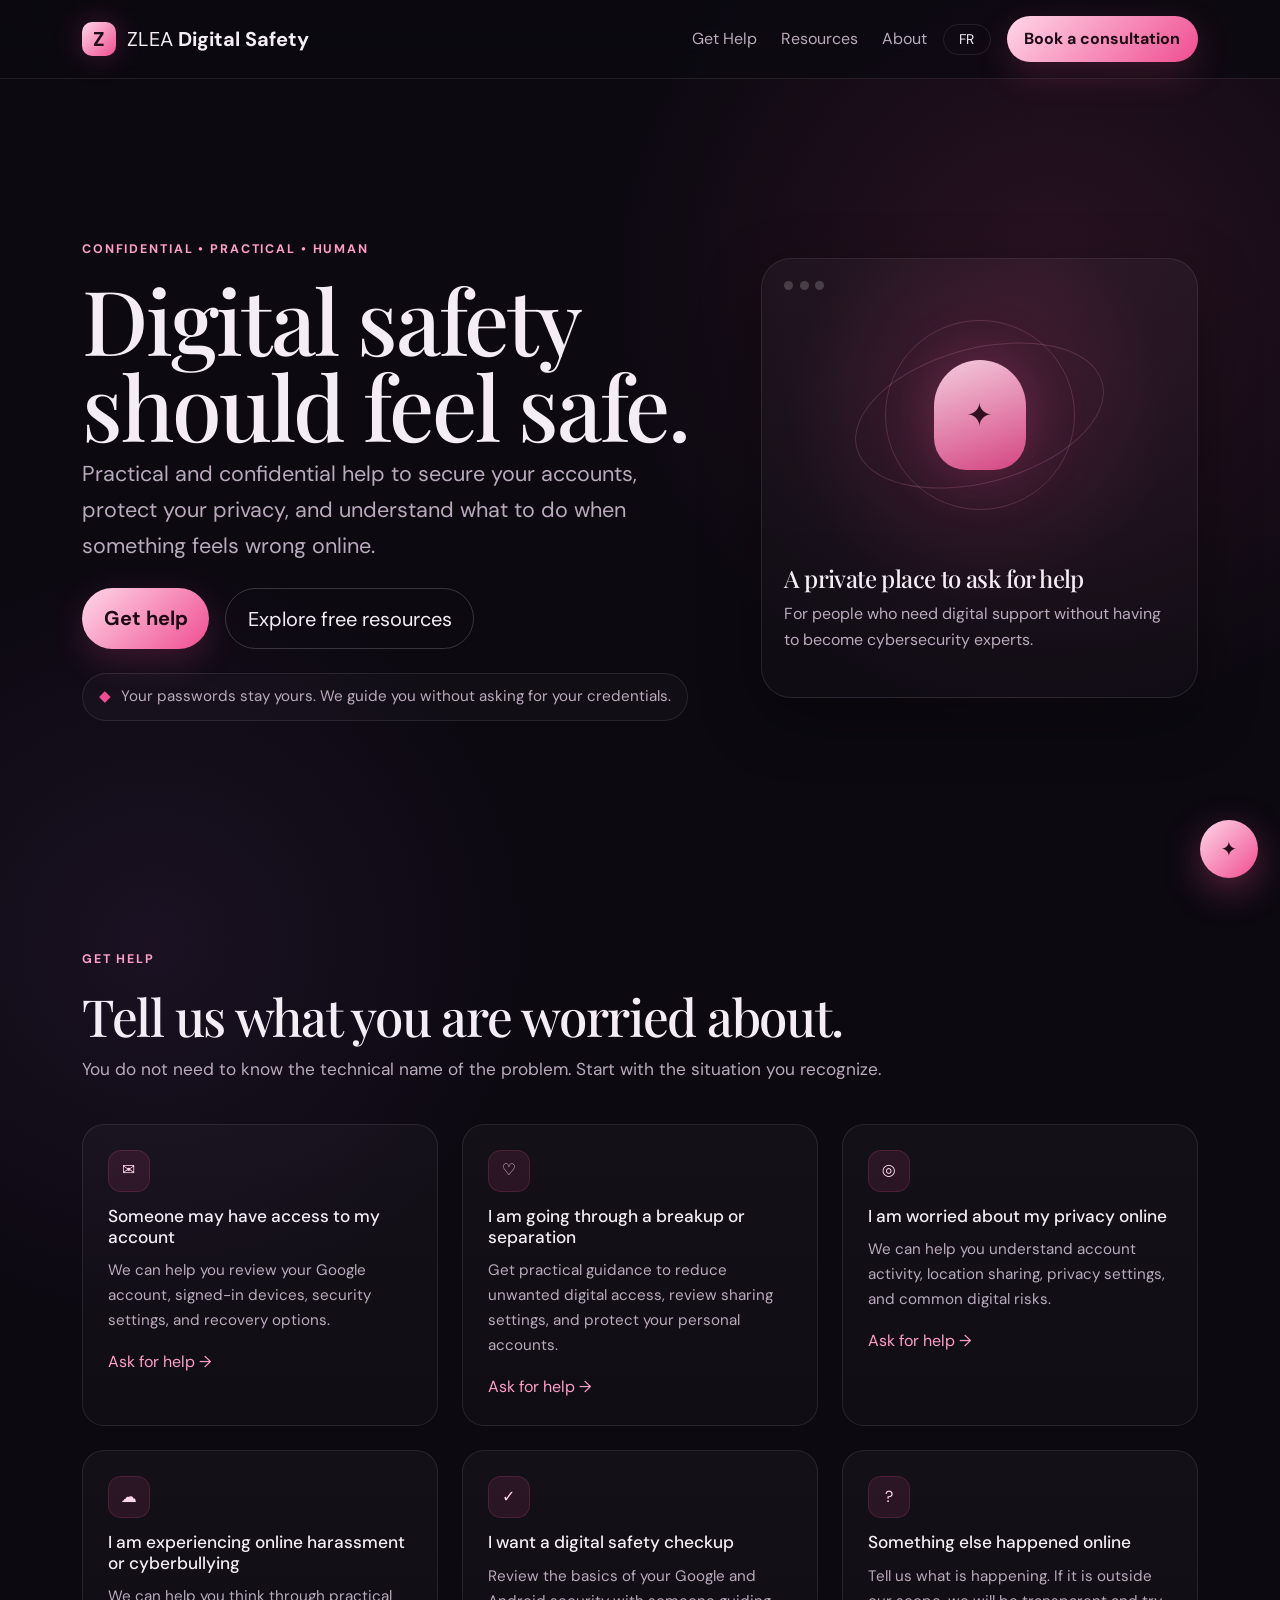
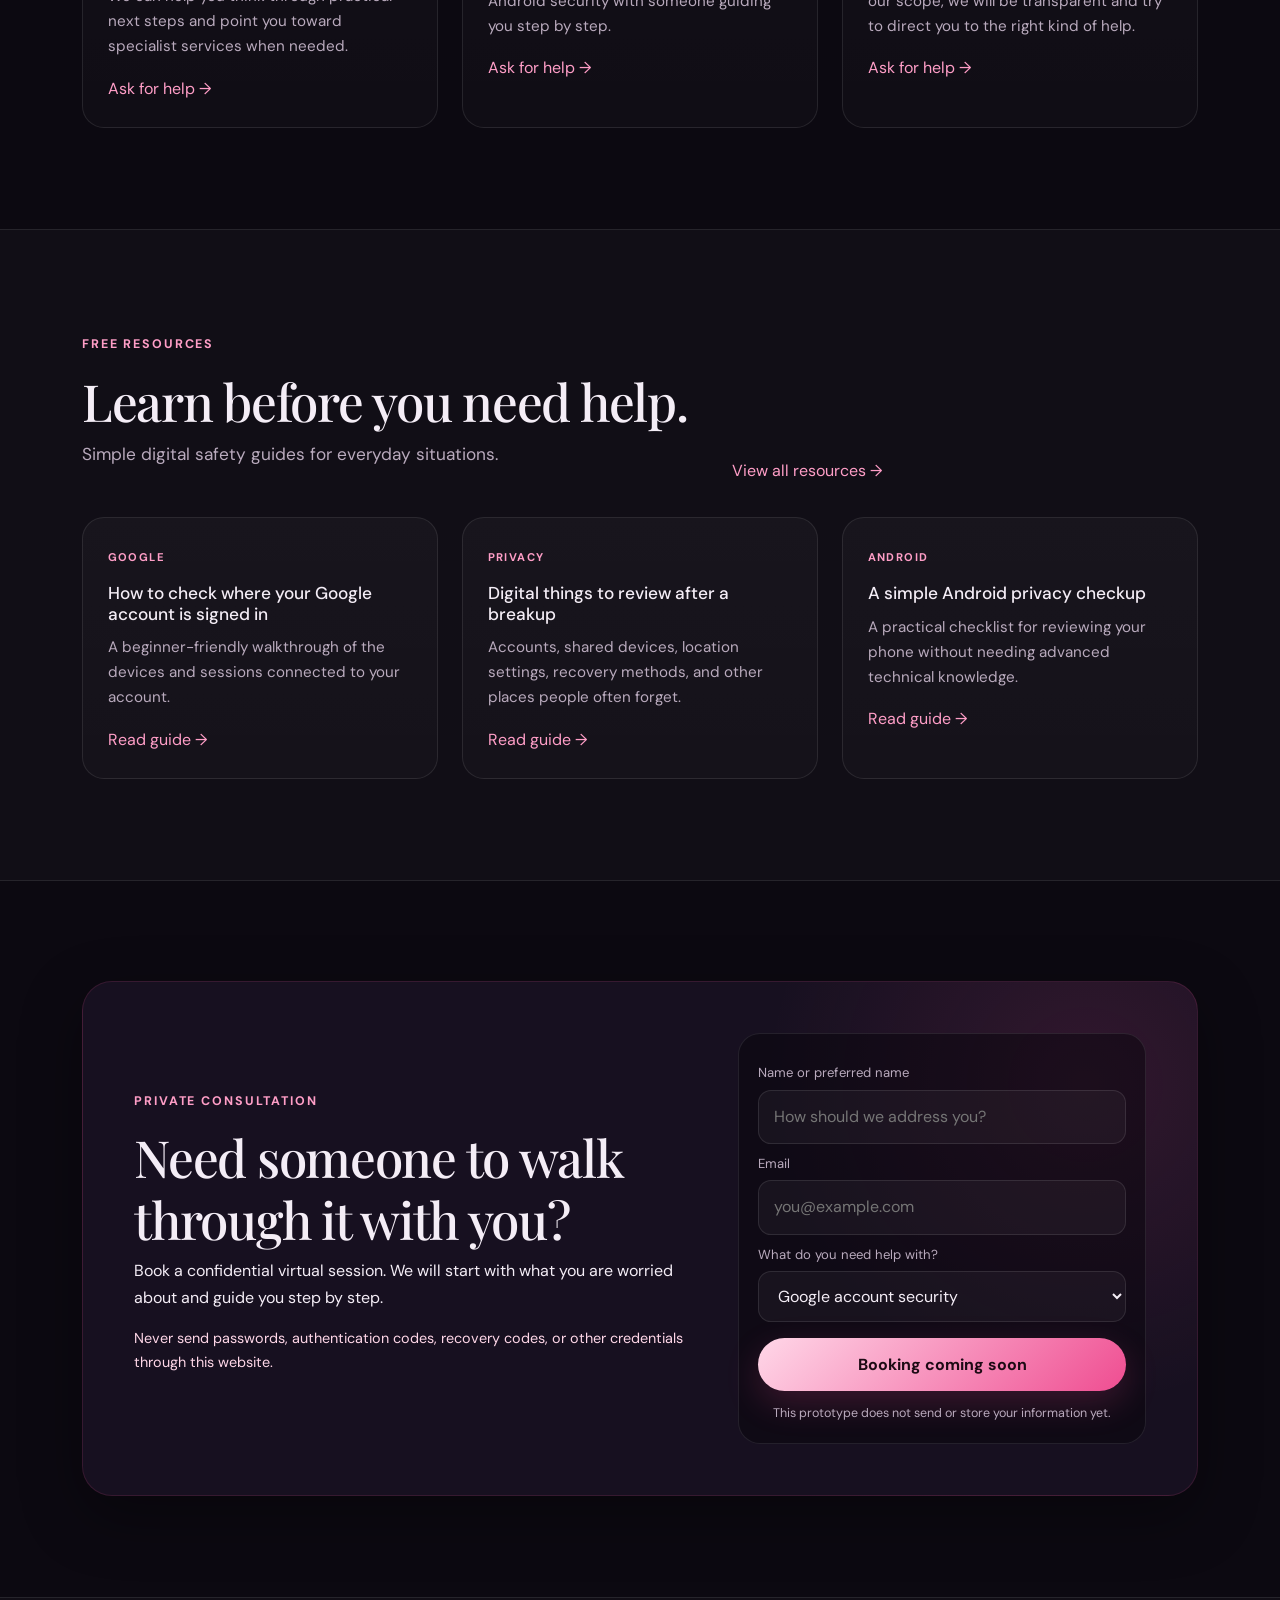
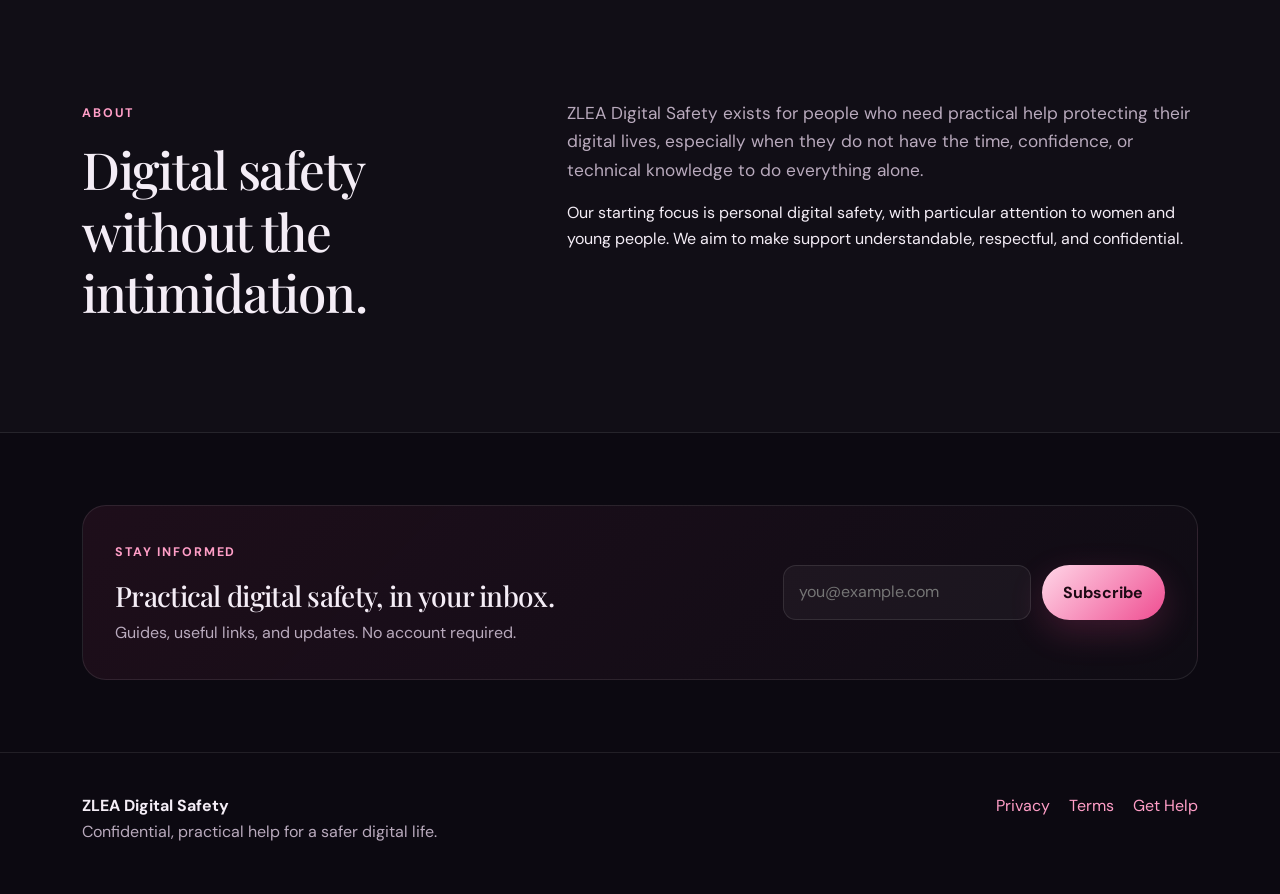
==== index.html @ 593582b1 "first commit" ====
<!doctype html>
<html lang="en">
<head>
  <meta charset="utf-8">
  <meta name="viewport" content="width=device-width, initial-scale=1">
  <title>ZLEA Digital Safety</title>
  <meta name="description" content="Confidential, practical digital safety help for individuals.">
  <link href="https://cdn.jsdelivr.net/npm/bootstrap@5.3.3/dist/css/bootstrap.min.css" rel="stylesheet">
  <link rel="stylesheet" href="styles.css">
</head>
<body>
  <header class="site-header sticky-top">
    <nav class="navbar navbar-expand-lg">
      <div class="container">
        <a class="navbar-brand" href="#home">
          <span class="brand-mark">Z</span>
          <span>ZLEA <strong>Digital Safety</strong></span>
        </a>

        <button class="navbar-toggler" type="button" data-bs-toggle="collapse" data-bs-target="#mainNav"
          aria-controls="mainNav" aria-expanded="false" aria-label="Toggle navigation">
          <span class="navbar-toggler-icon"></span>
        </button>

        <div class="collapse navbar-collapse" id="mainNav">
          <ul class="navbar-nav ms-auto align-items-lg-center gap-lg-2">
            <li class="nav-item"><a class="nav-link" href="#help" data-i18n="nav_help">Get Help</a></li>
            <li class="nav-item"><a class="nav-link" href="#resources" data-i18n="nav_resources">Resources</a></li>
            <li class="nav-item"><a class="nav-link" href="#about" data-i18n="nav_about">About</a></li>
            <li class="nav-item">
              <button class="lang-switch btn btn-sm" id="langSwitch" type="button" aria-label="Switch language">FR</button>
            </li>
            <li class="nav-item">
              <a class="btn btn-primary-soft ms-lg-2" href="#consultation" data-i18n="nav_book">Book a consultation</a>
            </li>
          </ul>
        </div>
      </div>
    </nav>
  </header>

  <main>
    <section id="home" class="hero-section">
      <div class="container">
        <div class="row align-items-center g-5">
          <div class="col-lg-7">
            <span class="eyebrow" data-i18n="hero_eyebrow">CONFIDENTIAL • PRACTICAL • HUMAN</span>
            <h1 data-i18n="hero_title">Digital safety should feel safe.</h1>
            <p class="hero-copy" data-i18n="hero_text">
              Practical and confidential help to secure your accounts, protect your privacy, and understand what to do when something feels wrong online.
            </p>
            <div class="d-flex flex-wrap gap-3 mt-4">
              <a href="#help" class="btn btn-glow btn-lg" data-i18n="hero_help">Get help</a>
              <a href="#resources" class="btn btn-outline-soft btn-lg" data-i18n="hero_resources">Explore free resources</a>
            </div>
            <div class="trust-note mt-4">
              <span class="trust-icon">◆</span>
              <span data-i18n="hero_trust">Your passwords stay yours. We guide you without asking for your credentials.</span>
            </div>
          </div>

          <div class="col-lg-5">
            <div class="security-card">
              <div class="security-card-top">
                <span class="dot"></span>
                <span class="dot"></span>
                <span class="dot"></span>
              </div>
              <div class="security-orbit">
                <div class="orbit-ring ring-one"></div>
                <div class="orbit-ring ring-two"></div>
                <div class="shield">✦</div>
              </div>
              <h2 class="h4 mt-4" data-i18n="hero_card_title">A private place to ask for help</h2>
              <p class="mb-0 muted" data-i18n="hero_card_text">
                For people who need digital support without having to become cybersecurity experts.
              </p>
            </div>
          </div>
        </div>
      </div>
    </section>

    <section id="help" class="section-pad">
      <div class="container">
        <div class="section-heading">
          <span class="eyebrow" data-i18n="help_eyebrow">GET HELP</span>
          <h2 data-i18n="help_title">Tell us what you are worried about.</h2>
          <p data-i18n="help_intro">You do not need to know the technical name of the problem. Start with the situation you recognize.</p>
        </div>

        <div class="row g-4 mt-2">
          <div class="col-md-6 col-xl-4">
            <article class="help-card h-100">
              <div class="icon-wrap">✉</div>
              <h3 data-i18n="help_account_title">Someone may have access to my account</h3>
              <p data-i18n="help_account_text">We can help you review your Google account, signed-in devices, security settings, and recovery options.</p>
              <a href="#consultation" data-i18n="help_action">Ask for help →</a>
            </article>
          </div>

          <div class="col-md-6 col-xl-4">
            <article class="help-card h-100">
              <div class="icon-wrap">♡</div>
              <h3 data-i18n="help_breakup_title">I am going through a breakup or separation</h3>
              <p data-i18n="help_breakup_text">Get practical guidance to reduce unwanted digital access, review sharing settings, and protect your personal accounts.</p>
              <a href="#consultation" data-i18n="help_action">Ask for help →</a>
            </article>
          </div>

          <div class="col-md-6 col-xl-4">
            <article class="help-card h-100">
              <div class="icon-wrap">◎</div>
              <h3 data-i18n="help_privacy_title">I am worried about my privacy online</h3>
              <p data-i18n="help_privacy_text">We can help you understand account activity, location sharing, privacy settings, and common digital risks.</p>
              <a href="#consultation" data-i18n="help_action">Ask for help →</a>
            </article>
          </div>

          <div class="col-md-6 col-xl-4">
            <article class="help-card h-100">
              <div class="icon-wrap">☁</div>
              <h3 data-i18n="help_bullying_title">I am experiencing online harassment or cyberbullying</h3>
              <p data-i18n="help_bullying_text">We can help you think through practical next steps and point you toward specialist services when needed.</p>
              <a href="#consultation" data-i18n="help_action">Ask for help →</a>
            </article>
          </div>

          <div class="col-md-6 col-xl-4">
            <article class="help-card h-100">
              <div class="icon-wrap">✓</div>
              <h3 data-i18n="help_checkup_title">I want a digital safety checkup</h3>
              <p data-i18n="help_checkup_text">Review the basics of your Google and Android security with someone guiding you step by step.</p>
              <a href="#consultation" data-i18n="help_action">Ask for help →</a>
            </article>
          </div>

          <div class="col-md-6 col-xl-4">
            <article class="help-card h-100">
              <div class="icon-wrap">?</div>
              <h3 data-i18n="help_other_title">Something else happened online</h3>
              <p data-i18n="help_other_text">Tell us what is happening. If it is outside our scope, we will be transparent and try to direct you to the right kind of help.</p>
              <a href="#consultation" data-i18n="help_action">Ask for help →</a>
            </article>
          </div>
        </div>
      </div>
    </section>

    <section id="resources" class="section-pad section-alt">
      <div class="container">
        <div class="d-flex flex-column flex-lg-row justify-content-between gap-3 align-items-lg-end section-heading">
          <div>
            <span class="eyebrow" data-i18n="resources_eyebrow">FREE RESOURCES</span>
            <h2 data-i18n="resources_title">Learn before you need help.</h2>
            <p data-i18n="resources_intro">Simple digital safety guides for everyday situations.</p>
          </div>
          <a class="text-link" href="#" data-i18n="resources_all">View all resources →</a>
        </div>

        <div class="row g-4 mt-2">
          <div class="col-md-4">
            <article class="resource-card h-100">
              <span class="tag">GOOGLE</span>
              <h3 data-i18n="res1_title">How to check where your Google account is signed in</h3>
              <p data-i18n="res1_text">A beginner-friendly walkthrough of the devices and sessions connected to your account.</p>
              <a href="#" data-i18n="read_guide">Read guide →</a>
            </article>
          </div>
          <div class="col-md-4">
            <article class="resource-card h-100">
              <span class="tag">PRIVACY</span>
              <h3 data-i18n="res2_title">Digital things to review after a breakup</h3>
              <p data-i18n="res2_text">Accounts, shared devices, location settings, recovery methods, and other places people often forget.</p>
              <a href="#" data-i18n="read_guide">Read guide →</a>
            </article>
          </div>
          <div class="col-md-4">
            <article class="resource-card h-100">
              <span class="tag">ANDROID</span>
              <h3 data-i18n="res3_title">A simple Android privacy checkup</h3>
              <p data-i18n="res3_text">A practical checklist for reviewing your phone without needing advanced technical knowledge.</p>
              <a href="#" data-i18n="read_guide">Read guide →</a>
            </article>
          </div>
        </div>
      </div>
    </section>

    <section id="consultation" class="section-pad">
      <div class="container">
        <div class="consultation-panel">
          <div class="row g-4 align-items-center">
            <div class="col-lg-7">
              <span class="eyebrow" data-i18n="consult_eyebrow">PRIVATE CONSULTATION</span>
              <h2 data-i18n="consult_title">Need someone to walk through it with you?</h2>
              <p data-i18n="consult_text">
                Book a confidential virtual session. We will start with what you are worried about and guide you step by step.
              </p>
              <p class="small-note" data-i18n="consult_note">
                Never send passwords, authentication codes, recovery codes, or other credentials through this website.
              </p>
            </div>
            <div class="col-lg-5">
              <form class="mini-form" onsubmit="return false;">
                <label for="name" data-i18n="form_name_label">Name or preferred name</label>
                <input id="name" type="text" data-i18n-placeholder="form_name_placeholder" placeholder="How should we address you?">

                <label for="email" data-i18n="form_email_label">Email</label>
                <input id="email" type="email" placeholder="you@example.com">

                <label for="topic" data-i18n="form_topic_label">What do you need help with?</label>
                <select id="topic">
                  <option data-i18n="form_topic_1">Google account security</option>
                  <option data-i18n="form_topic_2">Android privacy or security</option>
                  <option data-i18n="form_topic_3">Breakup or separation safety</option>
                  <option data-i18n="form_topic_4">Online harassment or cyberbullying</option>
                  <option data-i18n="form_topic_5">Something else</option>
                </select>

                <button class="btn btn-glow w-100 mt-3" type="button" data-i18n="form_button">Booking coming soon</button>
                <p class="form-status mb-0" data-i18n="form_status">This prototype does not send or store your information yet.</p>
              </form>
            </div>
          </div>
        </div>
      </div>
    </section>

    <section id="about" class="section-pad section-alt">
      <div class="container">
        <div class="row g-5">
          <div class="col-lg-5">
            <span class="eyebrow" data-i18n="about_eyebrow">ABOUT</span>
            <h2 data-i18n="about_title">Digital safety without the intimidation.</h2>
          </div>
          <div class="col-lg-7">
            <p class="lead-copy" data-i18n="about_text_1">
              ZLEA Digital Safety exists for people who need practical help protecting their digital lives, especially when they do not have the time, confidence, or technical knowledge to do everything alone.
            </p>
            <p data-i18n="about_text_2">
              Our starting focus is personal digital safety, with particular attention to women and young people. We aim to make support understandable, respectful, and confidential.
            </p>
          </div>
        </div>
      </div>
    </section>

    <section class="newsletter-section">
      <div class="container">
        <div class="newsletter-box">
          <div>
            <span class="eyebrow" data-i18n="newsletter_eyebrow">STAY INFORMED</span>
            <h2 class="h3 mb-2" data-i18n="newsletter_title">Practical digital safety, in your inbox.</h2>
            <p class="mb-0 muted" data-i18n="newsletter_text">Guides, useful links, and updates. No account required.</p>
          </div>
          <form class="newsletter-form" onsubmit="return false;">
            <input type="email" aria-label="Email" placeholder="you@example.com">
            <button class="btn btn-glow" type="button" data-i18n="newsletter_button">Subscribe</button>
          </form>
        </div>
      </div>
    </section>
  </main>

  <footer class="site-footer">
    <div class="container">
      <div class="d-flex flex-column flex-md-row justify-content-between gap-3">
        <div>
          <strong>ZLEA Digital Safety</strong>
          <p class="mb-0 muted" data-i18n="footer_tagline">Confidential, practical help for a safer digital life.</p>
        </div>
        <div class="footer-links">
          <a href="#" data-i18n="footer_privacy">Privacy</a>
          <a href="#" data-i18n="footer_terms">Terms</a>
          <a href="#help" data-i18n="footer_help">Get Help</a>
        </div>
      </div>
    </div>
  </footer>

  <button id="chatToggle" class="chat-toggle" type="button" aria-label="Open digital safety assistant">✦</button>

  <aside id="chatPanel" class="chat-panel" aria-hidden="true">
    <div class="chat-header">
      <div>
        <strong data-i18n="chat_title">Digital Safety Assistant</strong>
        <div class="chat-subtitle" data-i18n="chat_subtitle">Prototype assistant</div>
      </div>
      <button id="chatClose" type="button" aria-label="Close">×</button>
    </div>
    <div class="chat-body" id="chatBody">
      <div class="bot-message" data-i18n="chat_welcome">
        Hi. I can help you find the right page or resource. Please do not share passwords, verification codes, or highly sensitive information here.
      </div>
    </div>
    <div class="quick-replies">
      <button type="button" data-chat="account" data-i18n="chat_q1">Someone has my account</button>
      <button type="button" data-chat="breakup" data-i18n="chat_q2">Digital breakup help</button>
      <button type="button" data-chat="privacy" data-i18n="chat_q3">Privacy checkup</button>
    </div>
  </aside>

  <script src="https://cdn.jsdelivr.net/npm/bootstrap@5.3.3/dist/js/bootstrap.bundle.min.js"></script>
  <script src="main.js"></script>
</body>
</html>
---- styles.css ----
@import url('https://fonts.googleapis.com/css2?family=DM+Sans:wght@400;500;600;700&family=Playfair+Display:wght@600;700&display=swap');

:root {
  --bg: #0c0911;
  --bg-soft: #120d18;
  --surface: #171020;
  --surface-2: #21152b;
  --text: #f4edf6;
  --muted: #b9aabd;
  --pink: #ef4d91;
  --pink-soft: #ff9ec7;
  --pink-pale: #ffd7e8;
  --border: rgba(255,255,255,.09);
  --shadow: 0 20px 60px rgba(0,0,0,.35);
  --radius: 22px;
}

* { box-sizing: border-box; }

html { scroll-behavior: smooth; }

body {
  margin: 0;
  background:
    radial-gradient(circle at 82% 7%, rgba(239,77,145,.13), transparent 28rem),
    radial-gradient(circle at 12% 23%, rgba(144,81,173,.11), transparent 24rem),
    var(--bg);
  color: var(--text);
  font-family: "DM Sans", system-ui, sans-serif;
  line-height: 1.65;
}

a { color: var(--pink-soft); text-decoration: none; }
a:hover { color: var(--pink-pale); }

h1, h2 {
  font-family: "Playfair Display", Georgia, serif;
  letter-spacing: -.025em;
}

h1 { font-size: clamp(3rem, 7vw, 6.1rem); line-height: .97; max-width: 900px; }
h2 { font-size: clamp(2.15rem, 4vw, 3.7rem); }

.site-header {
  backdrop-filter: blur(20px);
  background: rgba(12,9,17,.78);
  border-bottom: 1px solid var(--border);
}

.navbar { padding: 1rem 0; }
.navbar-brand { color: var(--text); display: flex; gap: .7rem; align-items: center; }
.navbar-brand:hover { color: var(--text); }
.brand-mark {
  width: 34px; height: 34px; display: grid; place-items: center;
  border-radius: 10px; color: #210e19; font-weight: 800;
  background: linear-gradient(135deg, var(--pink-pale), var(--pink));
  box-shadow: 0 0 28px rgba(239,77,145,.25);
}
.nav-link { color: var(--muted); }
.nav-link:hover { color: var(--text); }
.navbar-toggler { border-color: var(--border); filter: invert(1); }

.lang-switch {
  color: var(--text);
  border: 1px solid var(--border);
  border-radius: 999px;
  min-width: 48px;
}
.lang-switch:hover { border-color: rgba(239,77,145,.6); color: var(--pink-pale); }

.btn-primary-soft, .btn-glow {
  border: none;
  color: #1d0a14;
  font-weight: 700;
  background: linear-gradient(135deg, var(--pink-pale), var(--pink));
  box-shadow: 0 12px 35px rgba(239,77,145,.2);
  border-radius: 999px;
}
.btn-primary-soft:hover, .btn-glow:hover {
  color: #1d0a14;
  transform: translateY(-1px);
  box-shadow: 0 16px 42px rgba(239,77,145,.28);
}
.btn-primary-soft { padding: .7rem 1.1rem; }
.btn-glow { padding: .9rem 1.35rem; }

.btn-outline-soft {
  color: var(--text);
  border: 1px solid rgba(255,255,255,.18);
  border-radius: 999px;
  padding: .9rem 1.35rem;
}
.btn-outline-soft:hover { background: rgba(255,255,255,.05); color: var(--text); border-color: rgba(255,255,255,.28); }

.hero-section { padding: 8.5rem 0 6.5rem; min-height: 85vh; display: flex; align-items: center; }
.hero-copy { max-width: 760px; font-size: clamp(1.08rem, 2vw, 1.35rem); color: var(--muted); }
.eyebrow {
  display: inline-block; color: var(--pink-soft); font-size: .78rem;
  font-weight: 700; letter-spacing: .15em; margin-bottom: 1rem;
}
.trust-note {
  display: inline-flex; align-items: center; gap: .65rem; color: var(--muted);
  font-size: .95rem; padding: .65rem 1rem; border-radius: 999px;
  background: rgba(255,255,255,.025); border: 1px solid var(--border);
}
.trust-icon { color: var(--pink); }

.security-card {
  min-height: 440px;
  background:
    radial-gradient(circle at 50% 35%, rgba(239,77,145,.15), transparent 12rem),
    linear-gradient(180deg, rgba(255,255,255,.03), rgba(255,255,255,.015));
  border: 1px solid var(--border);
  border-radius: 30px;
  padding: 1.4rem 1.4rem 2rem;
  box-shadow: var(--shadow);
}
.security-card-top { display: flex; gap: .4rem; }
.dot { width: 9px; height: 9px; border-radius: 50%; background: rgba(255,255,255,.18); }
.security-orbit { position: relative; height: 250px; display: grid; place-items: center; }
.orbit-ring { position: absolute; border: 1px solid rgba(255,158,199,.18); border-radius: 50%; }
.ring-one { width: 190px; height: 190px; }
.ring-two { width: 255px; height: 135px; transform: rotate(-15deg); }
.shield {
  width: 92px; height: 110px; display: grid; place-items: center;
  background: linear-gradient(160deg, rgba(255,215,232,.94), rgba(239,77,145,.85));
  color: #31101f; font-size: 2rem; border-radius: 46px 46px 32px 32px;
  box-shadow: 0 0 60px rgba(239,77,145,.28);
}

.section-pad { padding: 6.3rem 0; }
.section-alt { background: rgba(255,255,255,.018); border-top: 1px solid var(--border); border-bottom: 1px solid var(--border); }
.section-heading { max-width: 800px; }
.section-heading p, .lead-copy { color: var(--muted); font-size: 1.08rem; }

.help-card, .resource-card {
  background: linear-gradient(180deg, rgba(255,255,255,.03), rgba(255,255,255,.018));
  border: 1px solid var(--border);
  border-radius: var(--radius);
  padding: 1.55rem;
  transition: .2s ease;
}
.help-card:hover, .resource-card:hover {
  transform: translateY(-4px);
  border-color: rgba(239,77,145,.28);
  box-shadow: 0 18px 46px rgba(0,0,0,.23);
}
.help-card h3, .resource-card h3 { font-size: 1.08rem; margin: .9rem 0 .65rem; }
.help-card p, .resource-card p { color: var(--muted); font-size: .95rem; }
.icon-wrap {
  width: 42px; height: 42px; display: grid; place-items: center;
  border-radius: 13px; color: var(--pink-pale);
  background: rgba(239,77,145,.1); border: 1px solid rgba(239,77,145,.18);
}
.tag {
  font-size: .7rem; letter-spacing: .12em; font-weight: 700;
  color: var(--pink-soft);
}
.text-link { white-space: nowrap; }

.consultation-panel {
  border-radius: 30px;
  padding: clamp(1.4rem, 4vw, 3.4rem);
  background:
    radial-gradient(circle at 90% 20%, rgba(239,77,145,.12), transparent 20rem),
    var(--surface);
  border: 1px solid rgba(239,77,145,.14);
  box-shadow: var(--shadow);
}

.mini-form {
  background: rgba(8,6,12,.48);
  border: 1px solid var(--border);
  border-radius: 22px;
  padding: 1.2rem;
}
.mini-form label { font-size: .82rem; color: var(--muted); margin: .55rem 0 .35rem; }
.mini-form input, .mini-form select, .newsletter-form input {
  width: 100%;
  background: rgba(255,255,255,.04);
  border: 1px solid rgba(255,255,255,.1);
  color: var(--text);
  border-radius: 13px;
  padding: .82rem .9rem;
  outline: none;
}
.mini-form input:focus, .mini-form select:focus, .newsletter-form input:focus {
  border-color: rgba(239,77,145,.55);
  box-shadow: 0 0 0 3px rgba(239,77,145,.08);
}
.mini-form select option { background: #1b1322; }
.small-note { color: var(--pink-pale); font-size: .9rem; }
.form-status { color: var(--muted); font-size: .78rem; margin-top: .75rem; text-align: center; }

.newsletter-section { padding: 4.5rem 0; }
.newsletter-box {
  display: grid; grid-template-columns: 1.25fr .75fr; align-items: center; gap: 2rem;
  padding: 2rem; border: 1px solid var(--border); border-radius: 24px;
  background: linear-gradient(135deg, rgba(239,77,145,.08), rgba(255,255,255,.015));
}
.newsletter-form { display: flex; gap: .7rem; }
.newsletter-form input { flex: 1; }
.muted { color: var(--muted); }

.site-footer { padding: 2.5rem 0 3rem; border-top: 1px solid var(--border); }
.footer-links { display: flex; flex-wrap: wrap; gap: 1.2rem; }

.chat-toggle {
  position: fixed; right: 22px; bottom: 22px; z-index: 1100;
  width: 58px; height: 58px; border: none; border-radius: 50%;
  color: #260b18; font-size: 1.25rem; font-weight: 800;
  background: linear-gradient(135deg, var(--pink-pale), var(--pink));
  box-shadow: 0 12px 36px rgba(239,77,145,.35);
}
.chat-panel {
  position: fixed; right: 22px; bottom: 92px; z-index: 1099;
  width: min(360px, calc(100vw - 28px));
  background: #130d19; border: 1px solid rgba(239,77,145,.2);
  border-radius: 22px; box-shadow: var(--shadow);
  opacity: 0; pointer-events: none; transform: translateY(12px) scale(.98);
  transition: .18s ease;
  overflow: hidden;
}
.chat-panel.open { opacity: 1; pointer-events: auto; transform: none; }
.chat-header { display: flex; justify-content: space-between; align-items: center; padding: 1rem 1rem .85rem; border-bottom: 1px solid var(--border); }
.chat-header button { border: none; background: transparent; color: var(--muted); font-size: 1.4rem; }
.chat-subtitle { color: var(--muted); font-size: .78rem; }
.chat-body { min-height: 130px; padding: 1rem; }
.bot-message {
  max-width: 92%; padding: .8rem .9rem; border-radius: 15px 15px 15px 4px;
  background: rgba(239,77,145,.09); color: var(--text); font-size: .9rem;
}
.quick-replies { padding: 0 1rem 1rem; display: grid; gap: .45rem; }
.quick-replies button {
  text-align: left; border-radius: 12px; padding: .65rem .75rem;
  color: var(--muted); background: rgba(255,255,255,.025); border: 1px solid var(--border);
}
.quick-replies button:hover { color: var(--text); border-color: rgba(239,77,145,.25); }

@media (max-width: 991px) {
  .hero-section { padding-top: 6.5rem; }
  .newsletter-box { grid-template-columns: 1fr; }
}

@media (max-width: 575px) {
  .section-pad { padding: 4.6rem 0; }
  .hero-section { padding: 5.4rem 0 4.2rem; min-height: auto; }
  .newsletter-form { flex-direction: column; }
  .chat-panel { right: 14px; bottom: 82px; }
  .chat-toggle { right: 14px; bottom: 14px; }
}
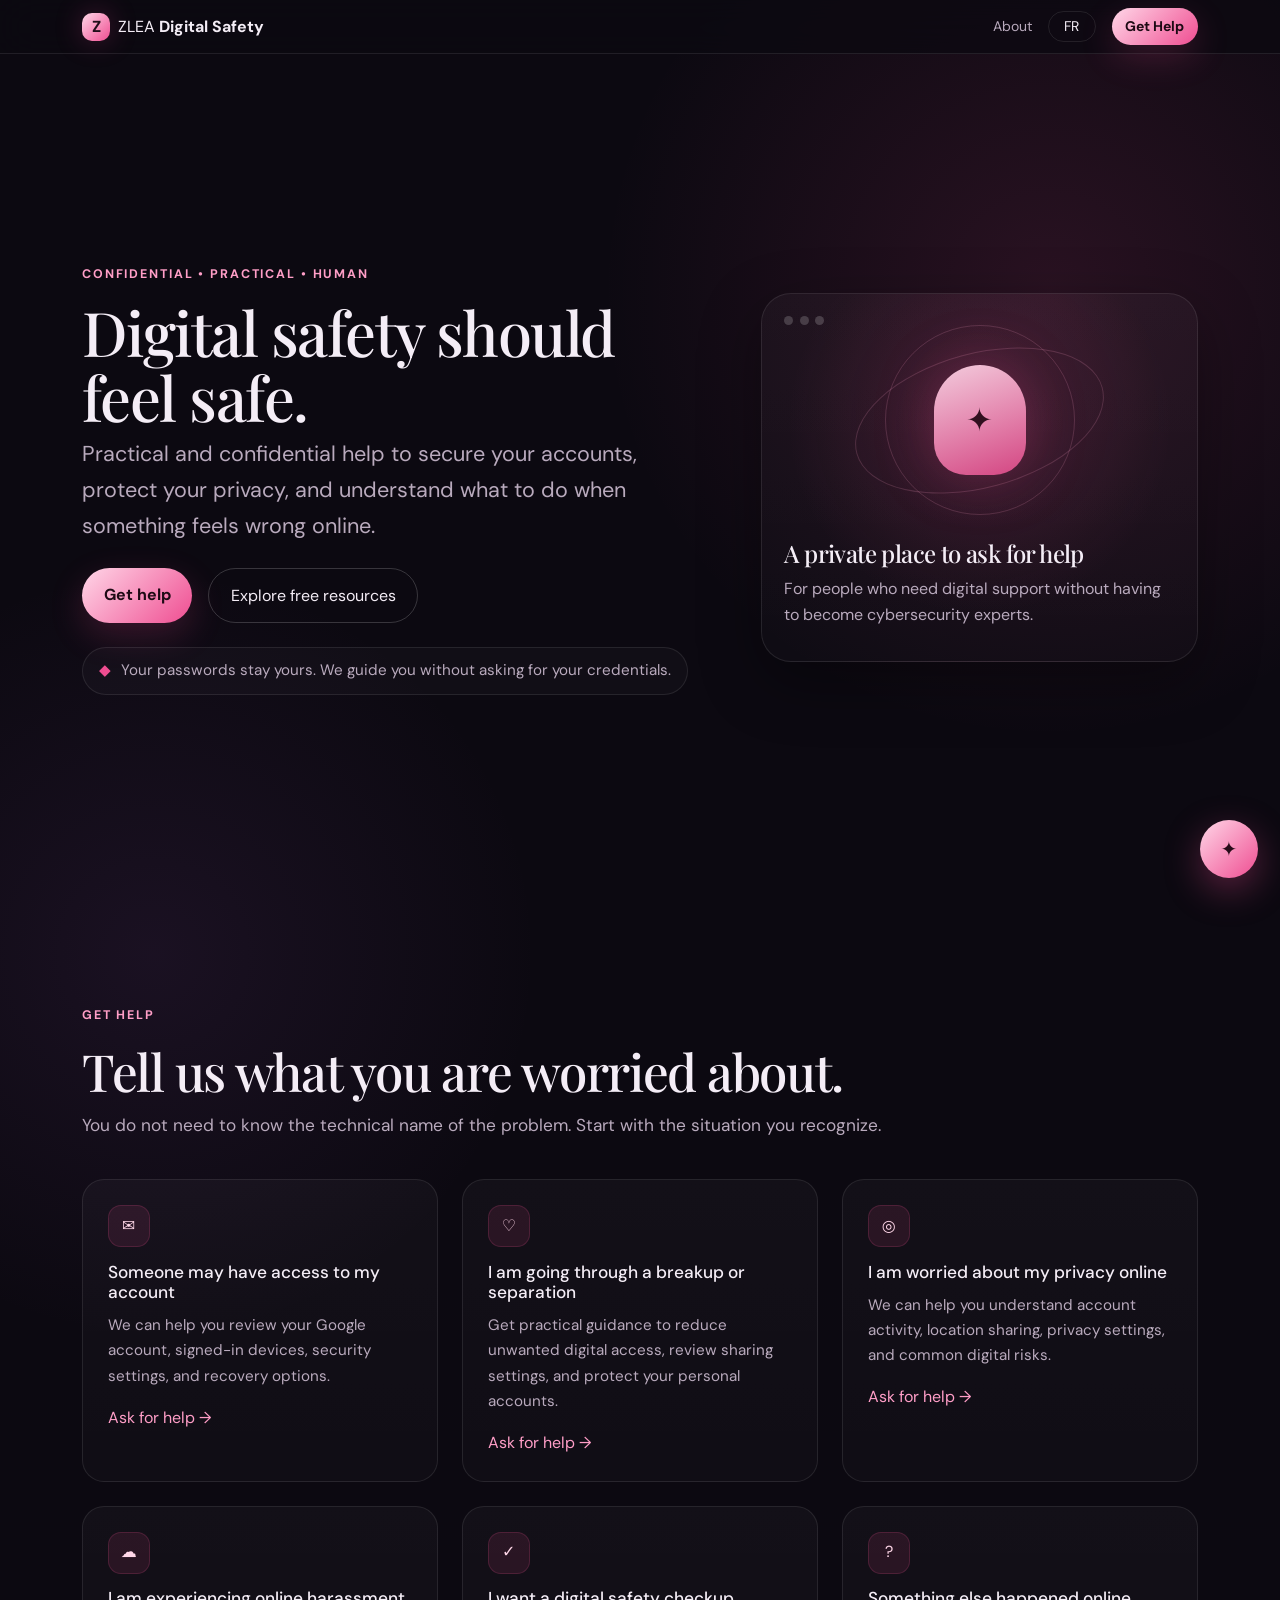
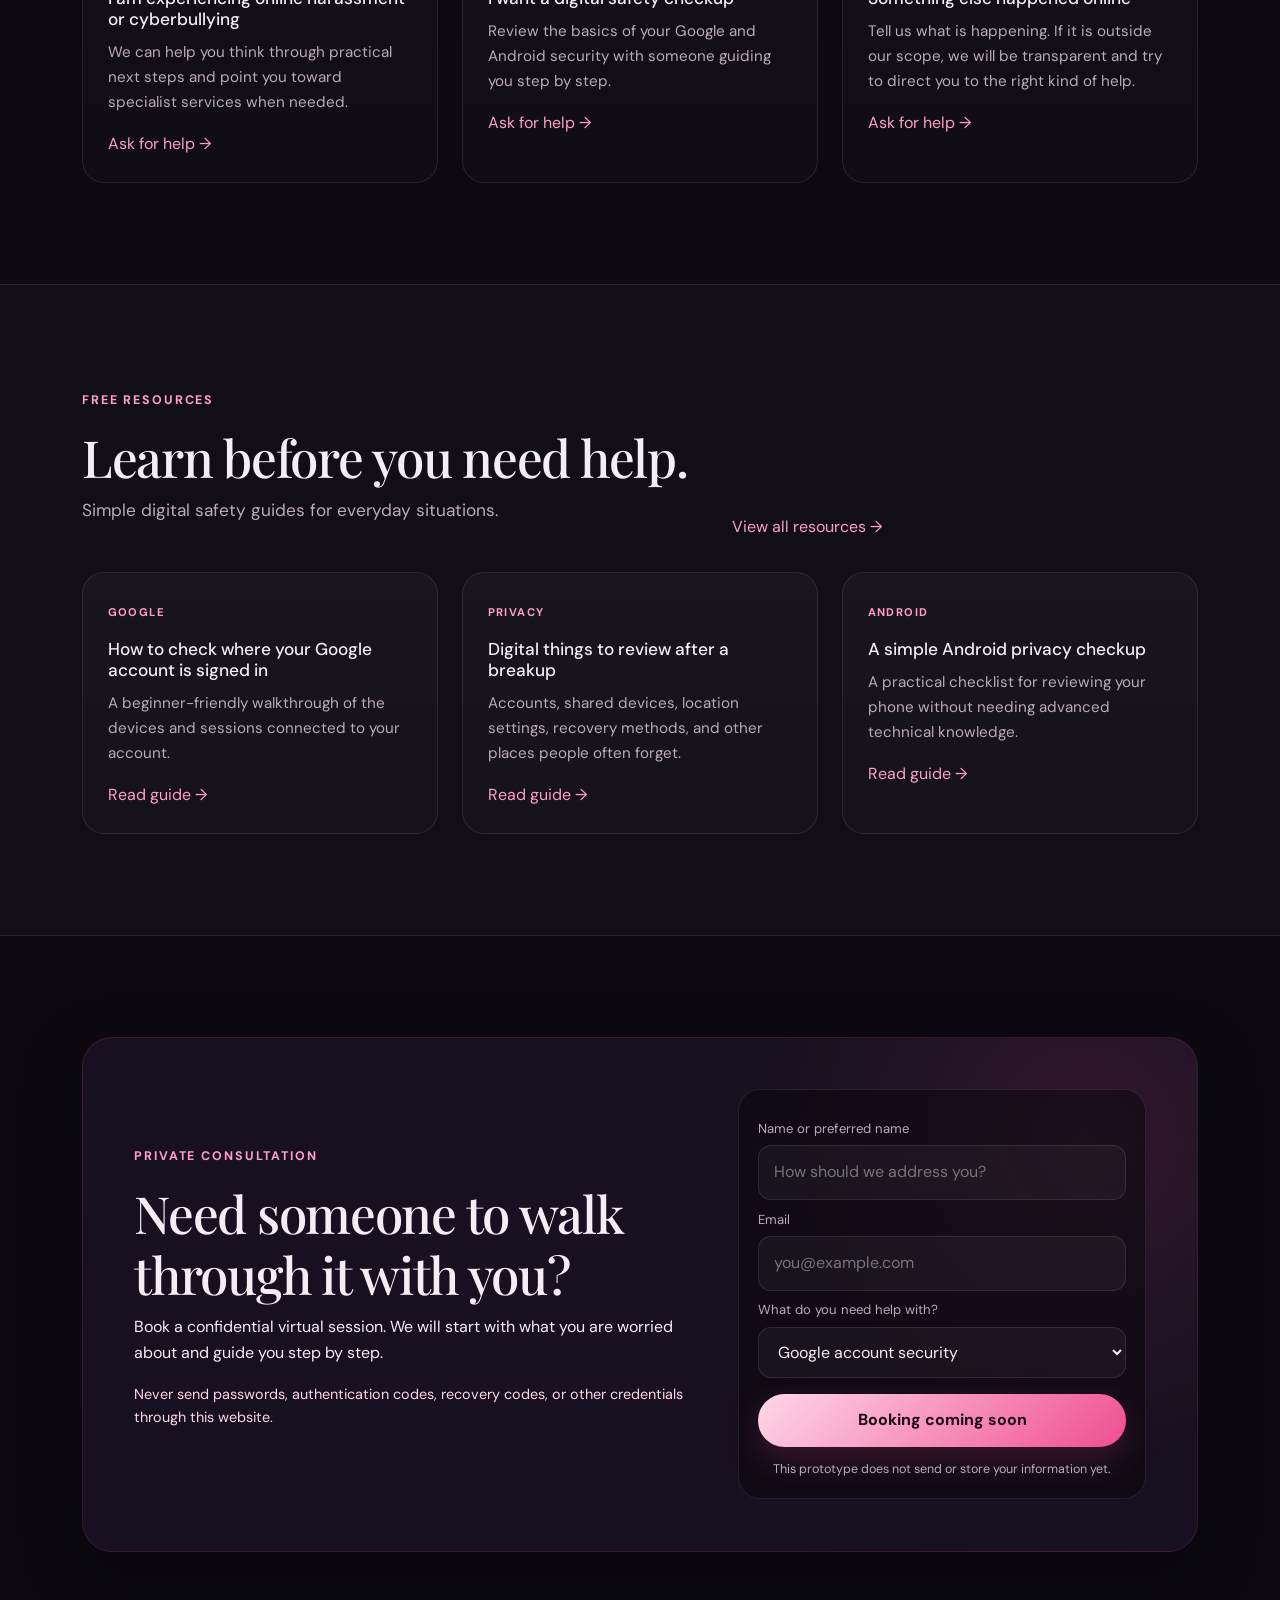
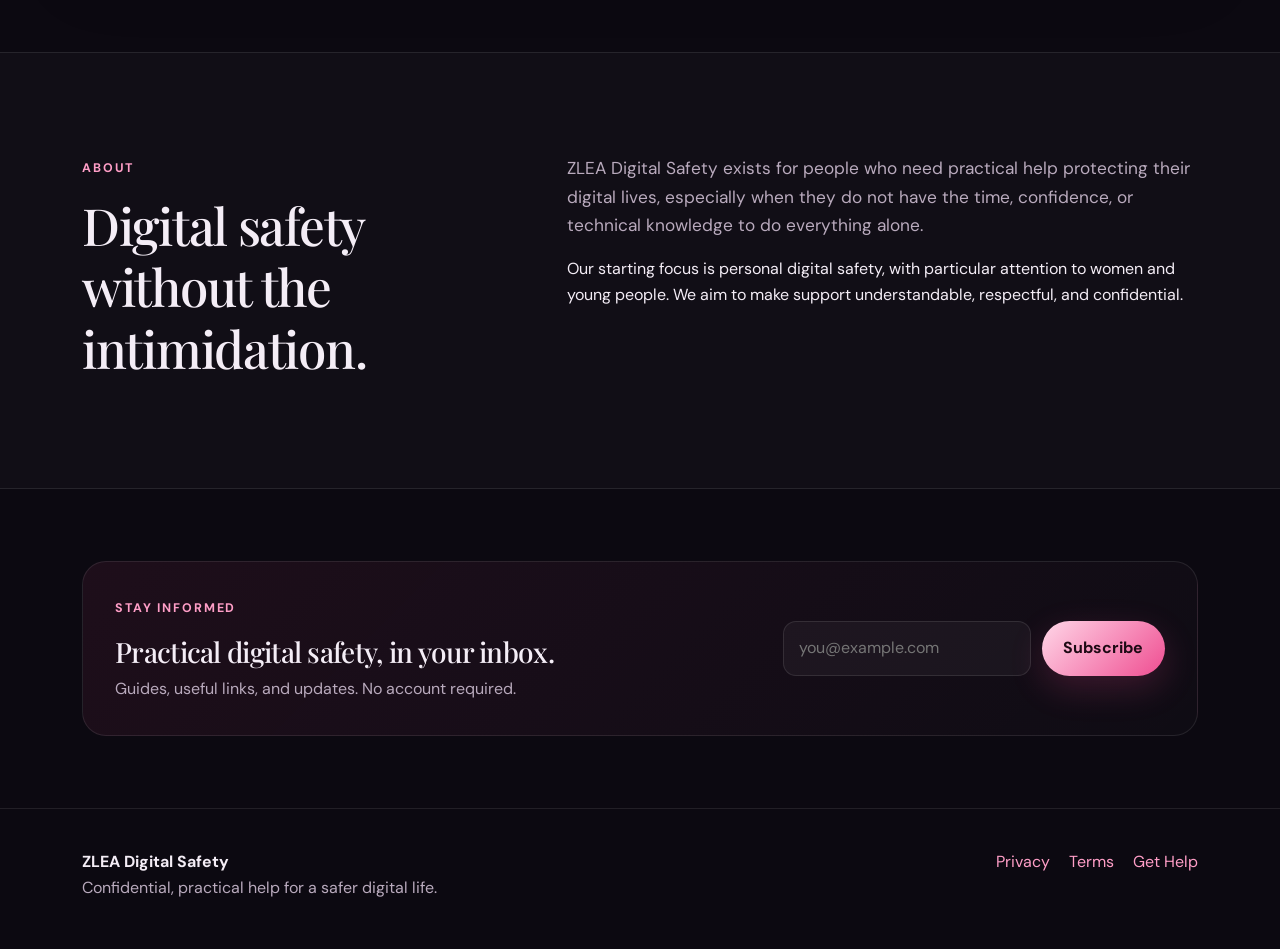
==== commit cefbd925: "Simplify navigation to About, language switch and Get Help" ====
--- a/index.html
+++ b/index.html
@@ -24,14 +24,12 @@
 
         <div class="collapse navbar-collapse" id="mainNav">
           <ul class="navbar-nav ms-auto align-items-lg-center gap-lg-2">
-            <li class="nav-item"><a class="nav-link" href="#help" data-i18n="nav_help">Get Help</a></li>
-            <li class="nav-item"><a class="nav-link" href="#resources" data-i18n="nav_resources">Resources</a></li>
             <li class="nav-item"><a class="nav-link" href="#about" data-i18n="nav_about">About</a></li>
             <li class="nav-item">
               <button class="lang-switch btn btn-sm" id="langSwitch" type="button" aria-label="Switch language">FR</button>
             </li>
             <li class="nav-item">
-              <a class="btn btn-primary-soft ms-lg-2" href="#consultation" data-i18n="nav_book">Book a consultation</a>
+              <a class="btn btn-primary-soft ms-lg-2" href="#help" data-i18n="nav_help">Get Help</a>
             </li>
           </ul>
         </div>
--- a/styles.css
+++ b/styles.css
@@ -13,11 +13,15 @@
   --border: rgba(255,255,255,.09);
   --shadow: 0 20px 60px rgba(0,0,0,.35);
   --radius: 22px;
+  --header-height: 64px;
 }
 
 * { box-sizing: border-box; }
 
-html { scroll-behavior: smooth; }
+html {
+  scroll-behavior: smooth;
+  scroll-padding-top: calc(var(--header-height) + 1rem);
+}
 
 body {
   margin: 0;
@@ -47,11 +51,14 @@
   border-bottom: 1px solid var(--border);
 }
 
-.navbar { padding: 1rem 0; }
+.navbar { padding: .45rem 0; }
+.site-header .navbar-brand { font-size: 1rem; gap: .5rem; }
+.site-header .nav-link { font-size: .875rem; }
+.site-header .btn-primary-soft { padding: .5rem .85rem; font-size: .875rem; }
 .navbar-brand { color: var(--text); display: flex; gap: .7rem; align-items: center; }
 .navbar-brand:hover { color: var(--text); }
 .brand-mark {
-  width: 34px; height: 34px; display: grid; place-items: center;
+  width: 28px; height: 28px; flex-shrink: 0; display: grid; place-items: center;
   border-radius: 10px; color: #210e19; font-weight: 800;
   background: linear-gradient(135deg, var(--pink-pale), var(--pink));
   box-shadow: 0 0 28px rgba(239,77,145,.25);
@@ -92,7 +99,18 @@
 }
 .btn-outline-soft:hover { background: rgba(255,255,255,.05); color: var(--text); border-color: rgba(255,255,255,.28); }
 
-.hero-section { padding: 8.5rem 0 6.5rem; min-height: 85vh; display: flex; align-items: center; }
+.hero-section {
+  min-height: calc(100vh - var(--header-height));
+  min-height: calc(100svh - var(--header-height));
+  padding: clamp(1.5rem, 4svh, 3rem) 0;
+  display: flex;
+  align-items: center;
+}
+/* Grow naturally on short screens so text and controls remain reachable. */
+.hero-section > .container { min-width: 0; }
+.hero-section .row { --bs-gutter-y: 2rem; }
+.hero-section h1 { font-size: clamp(2.6rem, 4.8vw, 4.5rem); line-height: 1.05; }
+.hero-section .btn-lg { font-size: 1rem; }
 .hero-copy { max-width: 760px; font-size: clamp(1.08rem, 2vw, 1.35rem); color: var(--muted); }
 .eyebrow {
   display: inline-block; color: var(--pink-soft); font-size: .78rem;
@@ -106,7 +124,7 @@
 .trust-icon { color: var(--pink); }
 
 .security-card {
-  min-height: 440px;
+  min-height: 360px;
   background:
     radial-gradient(circle at 50% 35%, rgba(239,77,145,.15), transparent 12rem),
     linear-gradient(180deg, rgba(255,255,255,.03), rgba(255,255,255,.015));
@@ -117,7 +135,7 @@
 }
 .security-card-top { display: flex; gap: .4rem; }
 .dot { width: 9px; height: 9px; border-radius: 50%; background: rgba(255,255,255,.18); }
-.security-orbit { position: relative; height: 250px; display: grid; place-items: center; }
+.security-orbit { position: relative; height: 190px; display: grid; place-items: center; }
 .orbit-ring { position: absolute; border: 1px solid rgba(255,158,199,.18); border-radius: 50%; }
 .ring-one { width: 190px; height: 190px; }
 .ring-two { width: 255px; height: 135px; transform: rotate(-15deg); }
@@ -238,13 +256,16 @@
 .quick-replies button:hover { color: var(--text); border-color: rgba(239,77,145,.25); }
 
 @media (max-width: 991px) {
-  .hero-section { padding-top: 6.5rem; }
+  .site-header .navbar-nav { gap: .5rem; padding: .75rem 0; }
+  .hero-section .security-card { min-height: 0; }
   .newsletter-box { grid-template-columns: 1fr; }
 }
 
 @media (max-width: 575px) {
   .section-pad { padding: 4.6rem 0; }
-  .hero-section { padding: 5.4rem 0 4.2rem; min-height: auto; }
+  .hero-section { padding: 2rem 0; }
+  .hero-section .trust-note { border-radius: 16px; }
+  .site-header .navbar-brand { margin-right: .5rem; font-size: .9rem; }
   .newsletter-form { flex-direction: column; }
   .chat-panel { right: 14px; bottom: 82px; }
   .chat-toggle { right: 14px; bottom: 14px; }
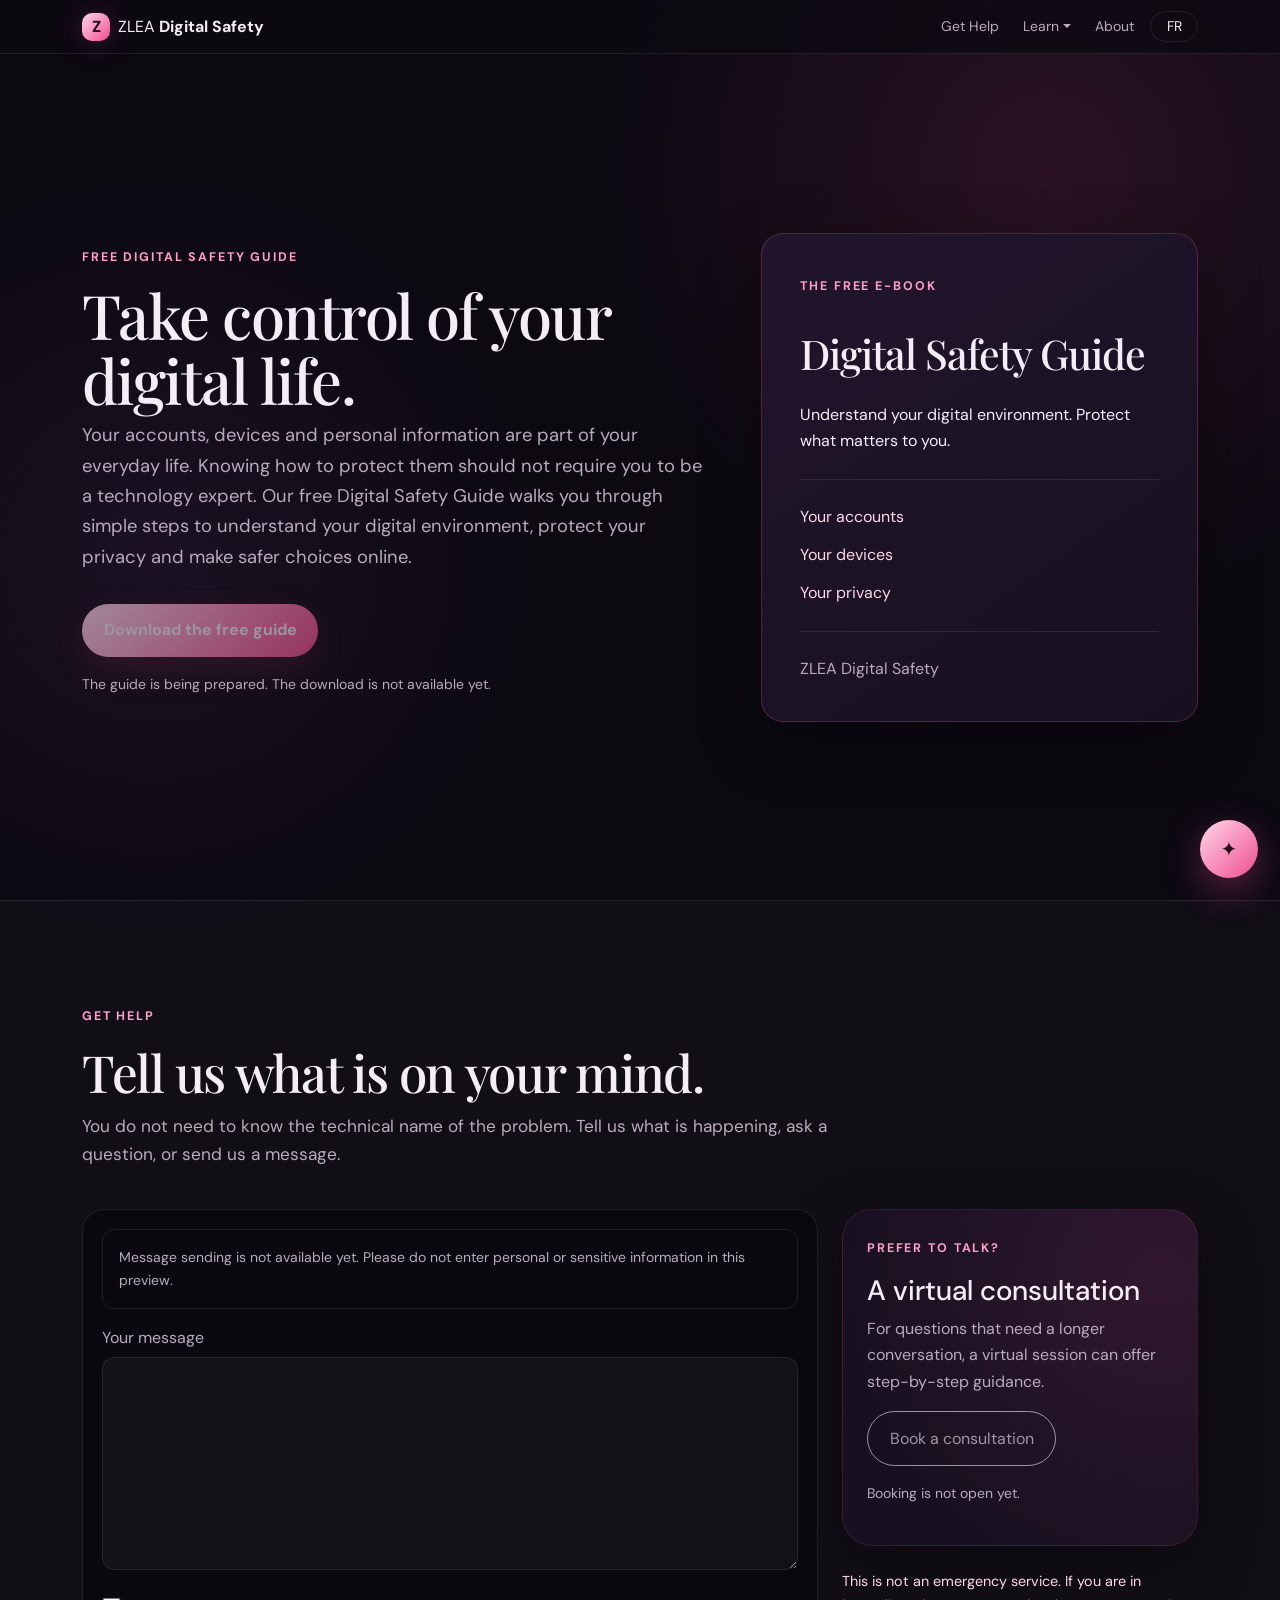
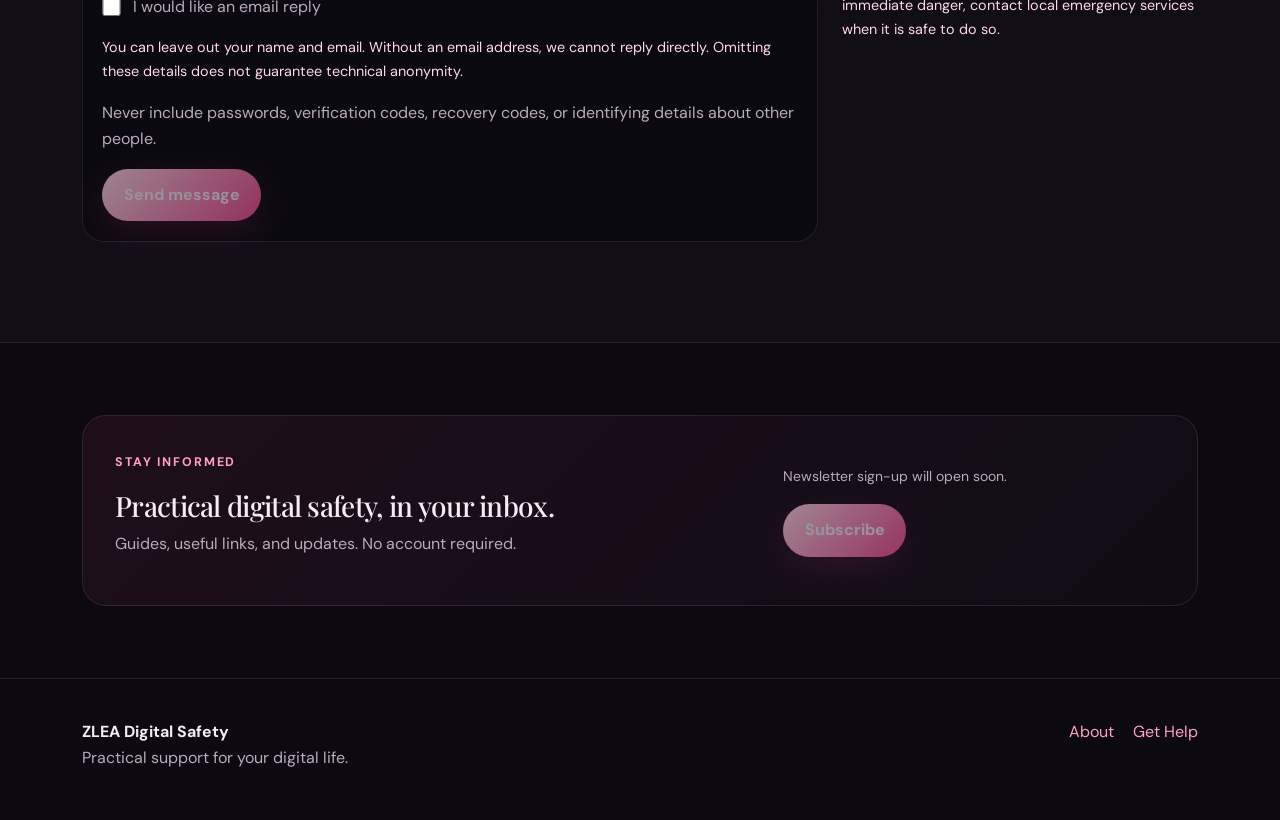
==== commit bb153c8c: "Refresh bilingual site with guide hero, open help form and separate learning pages" ====
--- a/index.html
+++ b/index.html
@@ -1,283 +1,53 @@
 <!doctype html>
-<html lang="en">
-<head>
-  <meta charset="utf-8">
-  <meta name="viewport" content="width=device-width, initial-scale=1">
-  <title>ZLEA Digital Safety</title>
-  <meta name="description" content="Confidential, practical digital safety help for individuals.">
-  <link href="https://cdn.jsdelivr.net/npm/bootstrap@5.3.3/dist/css/bootstrap.min.css" rel="stylesheet">
-  <link rel="stylesheet" href="styles.css">
-</head>
-<body>
-  <header class="site-header sticky-top">
-    <nav class="navbar navbar-expand-lg">
-      <div class="container">
-        <a class="navbar-brand" href="#home">
-          <span class="brand-mark">Z</span>
-          <span>ZLEA <strong>Digital Safety</strong></span>
-        </a>
-
-        <button class="navbar-toggler" type="button" data-bs-toggle="collapse" data-bs-target="#mainNav"
-          aria-controls="mainNav" aria-expanded="false" aria-label="Toggle navigation">
-          <span class="navbar-toggler-icon"></span>
-        </button>
-
-        <div class="collapse navbar-collapse" id="mainNav">
-          <ul class="navbar-nav ms-auto align-items-lg-center gap-lg-2">
-            <li class="nav-item"><a class="nav-link" href="#about" data-i18n="nav_about">About</a></li>
-            <li class="nav-item">
-              <button class="lang-switch btn btn-sm" id="langSwitch" type="button" aria-label="Switch language">FR</button>
-            </li>
-            <li class="nav-item">
-              <a class="btn btn-primary-soft ms-lg-2" href="#help" data-i18n="nav_help">Get Help</a>
-            </li>
-          </ul>
-        </div>
-      </div>
-    </nav>
-  </header>
-
-  <main>
-    <section id="home" class="hero-section">
-      <div class="container">
-        <div class="row align-items-center g-5">
-          <div class="col-lg-7">
-            <span class="eyebrow" data-i18n="hero_eyebrow">CONFIDENTIAL • PRACTICAL • HUMAN</span>
-            <h1 data-i18n="hero_title">Digital safety should feel safe.</h1>
-            <p class="hero-copy" data-i18n="hero_text">
-              Practical and confidential help to secure your accounts, protect your privacy, and understand what to do when something feels wrong online.
-            </p>
-            <div class="d-flex flex-wrap gap-3 mt-4">
-              <a href="#help" class="btn btn-glow btn-lg" data-i18n="hero_help">Get help</a>
-              <a href="#resources" class="btn btn-outline-soft btn-lg" data-i18n="hero_resources">Explore free resources</a>
-            </div>
-            <div class="trust-note mt-4">
-              <span class="trust-icon">◆</span>
-              <span data-i18n="hero_trust">Your passwords stay yours. We guide you without asking for your credentials.</span>
-            </div>
-          </div>
-
-          <div class="col-lg-5">
-            <div class="security-card">
-              <div class="security-card-top">
-                <span class="dot"></span>
-                <span class="dot"></span>
-                <span class="dot"></span>
-              </div>
-              <div class="security-orbit">
-                <div class="orbit-ring ring-one"></div>
-                <div class="orbit-ring ring-two"></div>
-                <div class="shield">✦</div>
-              </div>
-              <h2 class="h4 mt-4" data-i18n="hero_card_title">A private place to ask for help</h2>
-              <p class="mb-0 muted" data-i18n="hero_card_text">
-                For people who need digital support without having to become cybersecurity experts.
-              </p>
-            </div>
-          </div>
-        </div>
-      </div>
-    </section>
-
-    <section id="help" class="section-pad">
-      <div class="container">
-        <div class="section-heading">
-          <span class="eyebrow" data-i18n="help_eyebrow">GET HELP</span>
-          <h2 data-i18n="help_title">Tell us what you are worried about.</h2>
-          <p data-i18n="help_intro">You do not need to know the technical name of the problem. Start with the situation you recognize.</p>
-        </div>
-
-        <div class="row g-4 mt-2">
-          <div class="col-md-6 col-xl-4">
-            <article class="help-card h-100">
-              <div class="icon-wrap">✉</div>
-              <h3 data-i18n="help_account_title">Someone may have access to my account</h3>
-              <p data-i18n="help_account_text">We can help you review your Google account, signed-in devices, security settings, and recovery options.</p>
-              <a href="#consultation" data-i18n="help_action">Ask for help →</a>
-            </article>
-          </div>
-
-          <div class="col-md-6 col-xl-4">
-            <article class="help-card h-100">
-              <div class="icon-wrap">♡</div>
-              <h3 data-i18n="help_breakup_title">I am going through a breakup or separation</h3>
-              <p data-i18n="help_breakup_text">Get practical guidance to reduce unwanted digital access, review sharing settings, and protect your personal accounts.</p>
-              <a href="#consultation" data-i18n="help_action">Ask for help →</a>
-            </article>
-          </div>
-
-          <div class="col-md-6 col-xl-4">
-            <article class="help-card h-100">
-              <div class="icon-wrap">◎</div>
-              <h3 data-i18n="help_privacy_title">I am worried about my privacy online</h3>
-              <p data-i18n="help_privacy_text">We can help you understand account activity, location sharing, privacy settings, and common digital risks.</p>
-              <a href="#consultation" data-i18n="help_action">Ask for help →</a>
-            </article>
-          </div>
-
-          <div class="col-md-6 col-xl-4">
-            <article class="help-card h-100">
-              <div class="icon-wrap">☁</div>
-              <h3 data-i18n="help_bullying_title">I am experiencing online harassment or cyberbullying</h3>
-              <p data-i18n="help_bullying_text">We can help you think through practical next steps and point you toward specialist services when needed.</p>
-              <a href="#consultation" data-i18n="help_action">Ask for help →</a>
-            </article>
-          </div>
-
-          <div class="col-md-6 col-xl-4">
-            <article class="help-card h-100">
-              <div class="icon-wrap">✓</div>
-              <h3 data-i18n="help_checkup_title">I want a digital safety checkup</h3>
-              <p data-i18n="help_checkup_text">Review the basics of your Google and Android security with someone guiding you step by step.</p>
-              <a href="#consultation" data-i18n="help_action">Ask for help →</a>
-            </article>
-          </div>
-
-          <div class="col-md-6 col-xl-4">
-            <article class="help-card h-100">
-              <div class="icon-wrap">?</div>
-              <h3 data-i18n="help_other_title">Something else happened online</h3>
-              <p data-i18n="help_other_text">Tell us what is happening. If it is outside our scope, we will be transparent and try to direct you to the right kind of help.</p>
-              <a href="#consultation" data-i18n="help_action">Ask for help →</a>
-            </article>
-          </div>
-        </div>
-      </div>
-    </section>
-
-    <section id="resources" class="section-pad section-alt">
-      <div class="container">
-        <div class="d-flex flex-column flex-lg-row justify-content-between gap-3 align-items-lg-end section-heading">
-          <div>
-            <span class="eyebrow" data-i18n="resources_eyebrow">FREE RESOURCES</span>
-            <h2 data-i18n="resources_title">Learn before you need help.</h2>
-            <p data-i18n="resources_intro">Simple digital safety guides for everyday situations.</p>
-          </div>
-          <a class="text-link" href="#" data-i18n="resources_all">View all resources →</a>
-        </div>
-
-        <div class="row g-4 mt-2">
-          <div class="col-md-4">
-            <article class="resource-card h-100">
-              <span class="tag">GOOGLE</span>
-              <h3 data-i18n="res1_title">How to check where your Google account is signed in</h3>
-              <p data-i18n="res1_text">A beginner-friendly walkthrough of the devices and sessions connected to your account.</p>
-              <a href="#" data-i18n="read_guide">Read guide →</a>
-            </article>
-          </div>
-          <div class="col-md-4">
-            <article class="resource-card h-100">
-              <span class="tag">PRIVACY</span>
-              <h3 data-i18n="res2_title">Digital things to review after a breakup</h3>
-              <p data-i18n="res2_text">Accounts, shared devices, location settings, recovery methods, and other places people often forget.</p>
-              <a href="#" data-i18n="read_guide">Read guide →</a>
-            </article>
-          </div>
-          <div class="col-md-4">
-            <article class="resource-card h-100">
-              <span class="tag">ANDROID</span>
-              <h3 data-i18n="res3_title">A simple Android privacy checkup</h3>
-              <p data-i18n="res3_text">A practical checklist for reviewing your phone without needing advanced technical knowledge.</p>
-              <a href="#" data-i18n="read_guide">Read guide →</a>
-            </article>
-          </div>
-        </div>
-      </div>
-    </section>
-
-    <section id="consultation" class="section-pad">
-      <div class="container">
-        <div class="consultation-panel">
-          <div class="row g-4 align-items-center">
-            <div class="col-lg-7">
-              <span class="eyebrow" data-i18n="consult_eyebrow">PRIVATE CONSULTATION</span>
-              <h2 data-i18n="consult_title">Need someone to walk through it with you?</h2>
-              <p data-i18n="consult_text">
-                Book a confidential virtual session. We will start with what you are worried about and guide you step by step.
-              </p>
-              <p class="small-note" data-i18n="consult_note">
-                Never send passwords, authentication codes, recovery codes, or other credentials through this website.
-              </p>
-            </div>
-            <div class="col-lg-5">
-              <form class="mini-form" onsubmit="return false;">
-                <label for="name" data-i18n="form_name_label">Name or preferred name</label>
-                <input id="name" type="text" data-i18n-placeholder="form_name_placeholder" placeholder="How should we address you?">
-
-                <label for="email" data-i18n="form_email_label">Email</label>
-                <input id="email" type="email" placeholder="you@example.com">
-
-                <label for="topic" data-i18n="form_topic_label">What do you need help with?</label>
-                <select id="topic">
-                  <option data-i18n="form_topic_1">Google account security</option>
-                  <option data-i18n="form_topic_2">Android privacy or security</option>
-                  <option data-i18n="form_topic_3">Breakup or separation safety</option>
-                  <option data-i18n="form_topic_4">Online harassment or cyberbullying</option>
-                  <option data-i18n="form_topic_5">Something else</option>
-                </select>
-
-                <button class="btn btn-glow w-100 mt-3" type="button" data-i18n="form_button">Booking coming soon</button>
-                <p class="form-status mb-0" data-i18n="form_status">This prototype does not send or store your information yet.</p>
-              </form>
-            </div>
-          </div>
-        </div>
-      </div>
-    </section>
-
-    <section id="about" class="section-pad section-alt">
-      <div class="container">
-        <div class="row g-5">
-          <div class="col-lg-5">
-            <span class="eyebrow" data-i18n="about_eyebrow">ABOUT</span>
-            <h2 data-i18n="about_title">Digital safety without the intimidation.</h2>
-          </div>
-          <div class="col-lg-7">
-            <p class="lead-copy" data-i18n="about_text_1">
-              ZLEA Digital Safety exists for people who need practical help protecting their digital lives, especially when they do not have the time, confidence, or technical knowledge to do everything alone.
-            </p>
-            <p data-i18n="about_text_2">
-              Our starting focus is personal digital safety, with particular attention to women and young people. We aim to make support understandable, respectful, and confidential.
-            </p>
-          </div>
-        </div>
-      </div>
-    </section>
-
-    <section class="newsletter-section">
-      <div class="container">
-        <div class="newsletter-box">
-          <div>
-            <span class="eyebrow" data-i18n="newsletter_eyebrow">STAY INFORMED</span>
-            <h2 class="h3 mb-2" data-i18n="newsletter_title">Practical digital safety, in your inbox.</h2>
-            <p class="mb-0 muted" data-i18n="newsletter_text">Guides, useful links, and updates. No account required.</p>
-          </div>
-          <form class="newsletter-form" onsubmit="return false;">
-            <input type="email" aria-label="Email" placeholder="you@example.com">
-            <button class="btn btn-glow" type="button" data-i18n="newsletter_button">Subscribe</button>
-          </form>
-        </div>
-      </div>
-    </section>
-  </main>
-
-  <footer class="site-footer">
-    <div class="container">
-      <div class="d-flex flex-column flex-md-row justify-content-between gap-3">
-        <div>
-          <strong>ZLEA Digital Safety</strong>
-          <p class="mb-0 muted" data-i18n="footer_tagline">Confidential, practical help for a safer digital life.</p>
-        </div>
-        <div class="footer-links">
-          <a href="#" data-i18n="footer_privacy">Privacy</a>
-          <a href="#" data-i18n="footer_terms">Terms</a>
-          <a href="#help" data-i18n="footer_help">Get Help</a>
-        </div>
-      </div>
-    </div>
-  </footer>
-
-  <button id="chatToggle" class="chat-toggle" type="button" aria-label="Open digital safety assistant">✦</button>
+<html lang="en"><head><meta charset="utf-8"><meta name="viewport" content="width=device-width, initial-scale=1"><title>Digital Safety Guide & Get Help | ZLEA Digital Safety</title><meta name="description" content="A free digital safety guide and practical support for your accounts, devices and privacy."><link href="https://cdn.jsdelivr.net/npm/bootstrap@5.3.3/dist/css/bootstrap.min.css" rel="stylesheet"><link rel="stylesheet" href="styles.css"></head>
+<body data-page="home"><a class="skip-link" href="#main-content">Skip to content / Aller au contenu</a><header class="site-header sticky-top"><nav class="navbar navbar-expand-lg" aria-label="Main navigation"><div class="container">
+<a class="navbar-brand" href="index.html"><span class="brand-mark">Z</span><span>ZLEA <strong>Digital Safety</strong></span></a>
+<button class="navbar-toggler" type="button" data-bs-toggle="collapse" data-bs-target="#mainNav" aria-controls="mainNav" aria-expanded="false" aria-label="Menu"><span class="navbar-toggler-icon"></span></button>
+<div class="collapse navbar-collapse" id="mainNav"><ul class="navbar-nav ms-auto align-items-lg-center gap-lg-2">
+<li class="nav-item"><a data-i18n="nav_help" class="nav-link" href="index.html#help">Get Help</a></li>
+<li class="nav-item dropdown"><button data-i18n="nav_learn" class="nav-link dropdown-toggle" type="button" data-bs-toggle="dropdown" aria-expanded="false">Learn</button><ul class="dropdown-menu">
+<li><a data-i18n="nav_resources" class="dropdown-item" href="resources.html">Free Resources</a></li>
+<li><a data-i18n="nav_news" class="dropdown-item" href="news.html">News</a></li>
+</ul></li>
+<li class="nav-item"><a data-i18n="nav_about" class="nav-link" href="about.html">About</a></li>
+<li class="nav-item"><button class="lang-switch btn btn-sm" id="langSwitch" type="button" aria-label="Passer en français">FR</button></li>
+</ul></div></div></nav></header><main id="main-content"><section id="home" class="hero-section"><div class="container"><div class="row align-items-center g-5"><div class="col-lg-7">
+<span data-i18n="hero_eyebrow" class="eyebrow">FREE DIGITAL SAFETY GUIDE</span>
+<h1 data-i18n="hero_title">Take control of your digital life.</h1>
+<p data-i18n="hero_text" class="hero-copy">Your accounts, devices and personal information are part of your everyday life. Knowing how to protect them should not require you to be a technology expert. Our free Digital Safety Guide walks you through simple steps to understand your digital environment, protect your privacy and make safer choices online.</p>
+<button data-i18n="guide_download" class="btn btn-glow mt-3" type="button" disabled aria-describedby="guide-status">Download the free guide</button>
+<p data-i18n="guide_status" id="guide-status" class="availability-note mt-3">The guide is being prepared. The download is not available yet.</p>
+</div><div class="col-lg-5"><aside class="guide-panel" aria-labelledby="guide-title">
+<span data-i18n="guide_format" class="eyebrow">THE FREE E-BOOK</span>
+<h2 data-i18n="guide_title" id="guide-title">Digital Safety Guide</h2>
+<p data-i18n="guide_subtitle">Understand your digital environment. Protect what matters to you.</p>
+<div class="guide-topics"><span data-i18n="guide_accounts">Your accounts</span><span data-i18n="guide_devices">Your devices</span><span data-i18n="guide_privacy">Your privacy</span></div>
+<p class="mb-0 muted">ZLEA Digital Safety</p></aside></div></div></div></section>
+<section id="help" class="section-pad section-alt"><div class="container"><div class="section-heading">
+<span data-i18n="help_eyebrow" class="eyebrow">GET HELP</span>
+<h2 data-i18n="help_title">Tell us what is on your mind.</h2>
+<p data-i18n="help_intro">You do not need to know the technical name of the problem. Tell us what is happening, ask a question, or send us a message.</p>
+</div><div class="row g-4 mt-2"><div class="col-lg-8"><form id="help-form" class="mini-form message-form" onsubmit="return false;" autocomplete="off" aria-describedby="message-status privacy-note">
+<p data-i18n="message_status" id="message-status" class="availability-note">Message sending is not available yet. Please do not enter personal or sensitive information in this preview.</p>
+<label data-i18n="message_label" for="message">Your message</label>
+<textarea id="message" rows="7" maxlength="5000" aria-describedby="privacy-note" required></textarea>
+<div class="reply-choice"><input type="checkbox" id="replyRequested" aria-controls="replyFields"><label data-i18n="reply_label" for="replyRequested">I would like an email reply</label></div>
+<div id="replyFields" hidden><label data-i18n="email_label" for="replyEmail">An email address you can safely access</label><input id="replyEmail" type="email" maxlength="254" disabled></div>
+<p data-i18n="anonymous_note" class="small-note mt-3">You can leave out your name and email. Without an email address, we cannot reply directly. Omitting these details does not guarantee technical anonymity.</p>
+<p data-i18n="privacy_note" id="privacy-note" class="muted">Never include passwords, verification codes, recovery codes, or identifying details about other people.</p>
+<button data-i18n="send_message" class="btn btn-glow" type="submit" disabled>Send message</button>
+</form></div><div class="col-lg-4"><aside class="consultation-panel">
+<span data-i18n="consult_eyebrow" class="eyebrow">PREFER TO TALK?</span>
+<h3 data-i18n="consult_title">A virtual consultation</h3>
+<p data-i18n="consult_text" class="muted">For questions that need a longer conversation, a virtual session can offer step-by-step guidance.</p>
+<button data-i18n="consult_button" class="btn btn-outline-soft" type="button" disabled aria-describedby="booking-status">Book a consultation</button>
+<p data-i18n="booking_status" id="booking-status" class="availability-note mt-3">Booking is not open yet.</p>
+</aside><p data-i18n="help_limits" class="small-note mt-4">This is not an emergency service. If you are in immediate danger, contact local emergency services when it is safe to do so.</p></div></div></div></section>
+<section class="newsletter-section"><div class="container"><div class="newsletter-box"><div>
+<span data-i18n="newsletter_eyebrow" class="eyebrow">STAY INFORMED</span>
+<h2 data-i18n="newsletter_title" class="h3">Practical digital safety, in your inbox.</h2>
+<p data-i18n="newsletter_text" class="muted">Guides, useful links, and updates. No account required.</p>
+</div><div><p data-i18n="newsletter_status" class="availability-note">Newsletter sign-up will open soon.</p><button data-i18n="newsletter_button" class="btn btn-glow" type="button" disabled>Subscribe</button></div></div></div></section></main><footer class="site-footer"><div class="container d-flex flex-wrap justify-content-between gap-3"><div><strong>ZLEA Digital Safety</strong><p data-i18n="footer_tagline" class="muted mb-0">Practical support for your digital life.</p></div><div class="footer-links"><a href="about.html" data-i18n="nav_about">About</a><a href="index.html#help" data-i18n="nav_help">Get Help</a></div></div></footer>  <button id="chatToggle" class="chat-toggle" type="button" aria-label="Open digital safety assistant">✦</button>
 
   <aside id="chatPanel" class="chat-panel" aria-hidden="true">
     <div class="chat-header">
@@ -299,7 +69,5 @@
     </div>
   </aside>
 
-  <script src="https://cdn.jsdelivr.net/npm/bootstrap@5.3.3/dist/js/bootstrap.bundle.min.js"></script>
-  <script src="main.js"></script>
-</body>
-</html>
+
+<script src="https://cdn.jsdelivr.net/npm/bootstrap@5.3.3/dist/js/bootstrap.bundle.min.js"></script><script src="content.js"></script><script src="main.js"></script></body></html>
--- a/styles.css
+++ b/styles.css
@@ -270,3 +270,52 @@
   .chat-panel { right: 14px; bottom: 82px; }
   .chat-toggle { right: 14px; bottom: 14px; }
 }
+
+/* Multipage content refresh: retain the existing warm pink / dark identity. */
+.skip-link { position: absolute; top: -100px; left: 1rem; z-index: 2000; padding: .75rem; background: var(--surface); }
+.skip-link:focus { top: .5rem; }
+:focus-visible { outline: 2px solid var(--pink-soft); outline-offset: 4px; }
+[hidden] { display: none !important; }
+body { min-height: 100vh; display: flex; flex-direction: column; }
+main { flex: 1; }
+.navbar .dropdown-menu { background: var(--surface); border: 1px solid var(--border); padding: .5rem; border-radius: 14px; }
+.navbar .dropdown-item { color: var(--text); border-radius: 8px; padding: .6rem .8rem; }
+.navbar .dropdown-item:hover, .navbar .dropdown-item:focus, .navbar .dropdown-item.active { background: var(--surface-2); color: var(--pink-pale); }
+.navbar .nav-link.active { color: var(--pink-pale); }
+.navbar button.nav-link { border: 0; background: none; }
+.btn:disabled { opacity: .6; cursor: not-allowed; }
+.guide-panel { padding: clamp(1.5rem, 3vw, 3rem); background: linear-gradient(145deg, var(--surface-2), var(--surface)); border: 1px solid rgba(239,77,145,.28); border-radius: var(--radius); box-shadow: var(--shadow); }
+.guide-panel h2 { font-size: clamp(2.1rem, 3.2vw, 3.2rem); margin: 1rem 0 1.5rem; }
+.guide-topics { display: grid; gap: .75rem; border-block: 1px solid var(--border); padding: 1.5rem 0; margin: 1.5rem 0; color: var(--pink-pale); }
+.hero-copy { font-size: clamp(1rem, 1.5vw, 1.15rem); }
+.page-title { font-size: clamp(2.5rem, 5vw, 4.5rem); line-height: 1.1; margin-bottom: 1.25rem; }
+.page-content { min-height: calc(80svh - var(--header-height)); }
+.about-copy p { margin-bottom: 1.5rem; }
+.about-copy .btn { display: inline-block; }
+.message-form label { font-size: 1rem; display: block; }
+.message-form textarea { width: 100%; color: var(--text); background: rgba(255,255,255,.04); border: 1px solid var(--border); border-radius: 13px; padding: .8rem; resize: vertical; }
+.message-form textarea:focus { border-color: var(--pink-soft); }
+.reply-choice { display: flex; gap: .75rem; align-items: center; margin-top: 1rem; }
+.reply-choice input { width: 1.15rem; height: 1.15rem; accent-color: var(--pink); flex-shrink: 0; }
+.reply-choice label { margin: 0; }
+.availability-note { color: var(--muted); font-size: .875rem; }
+#message-status { padding: 1rem; border: 1px solid var(--border); border-radius: 12px; }
+#help .consultation-panel { padding: 1.5rem; }
+#help-form { scroll-margin-top: 1rem; }
+.featured-resource { display: flex; align-items: center; justify-content: space-between; gap: 1.5rem; }
+.resource-card h2 { margin: 1rem 0; font-family: "DM Sans", system-ui, sans-serif; line-height: 1.35; }
+.status-chip { display: inline-block; flex-shrink: 0; padding: .35rem .7rem; border: 1px solid var(--border); border-radius: 999px; color: var(--muted); font-size: .875rem; }
+.news-filters { display: flex; flex-wrap: wrap; gap: .6rem; margin: 2rem 0; }
+.filter-button { background: transparent; border: 1px solid var(--border); border-radius: 999px; padding: .6rem 1rem; color: var(--muted); }
+.filter-button:hover, .filter-button[aria-pressed="true"] { background: var(--surface-2); border-color: var(--pink); color: var(--pink-pale); }
+.empty-state { padding: 2.5rem 1.5rem; border: 1px solid var(--border); border-radius: var(--radius); color: var(--muted); }
+.chat-body { max-height: 35svh; overflow-y: auto; }
+.chat-panel { max-height: calc(100svh - 110px); overflow-y: auto; }
+@media (max-width: 575px) {
+  .featured-resource { flex-direction: column; align-items: flex-start; }
+  .site-footer { padding-bottom: 6rem; }
+}
+@media (prefers-reduced-motion: reduce) {
+  html { scroll-behavior: auto; }
+  *, *::before, *::after { transition: none !important; }
+}
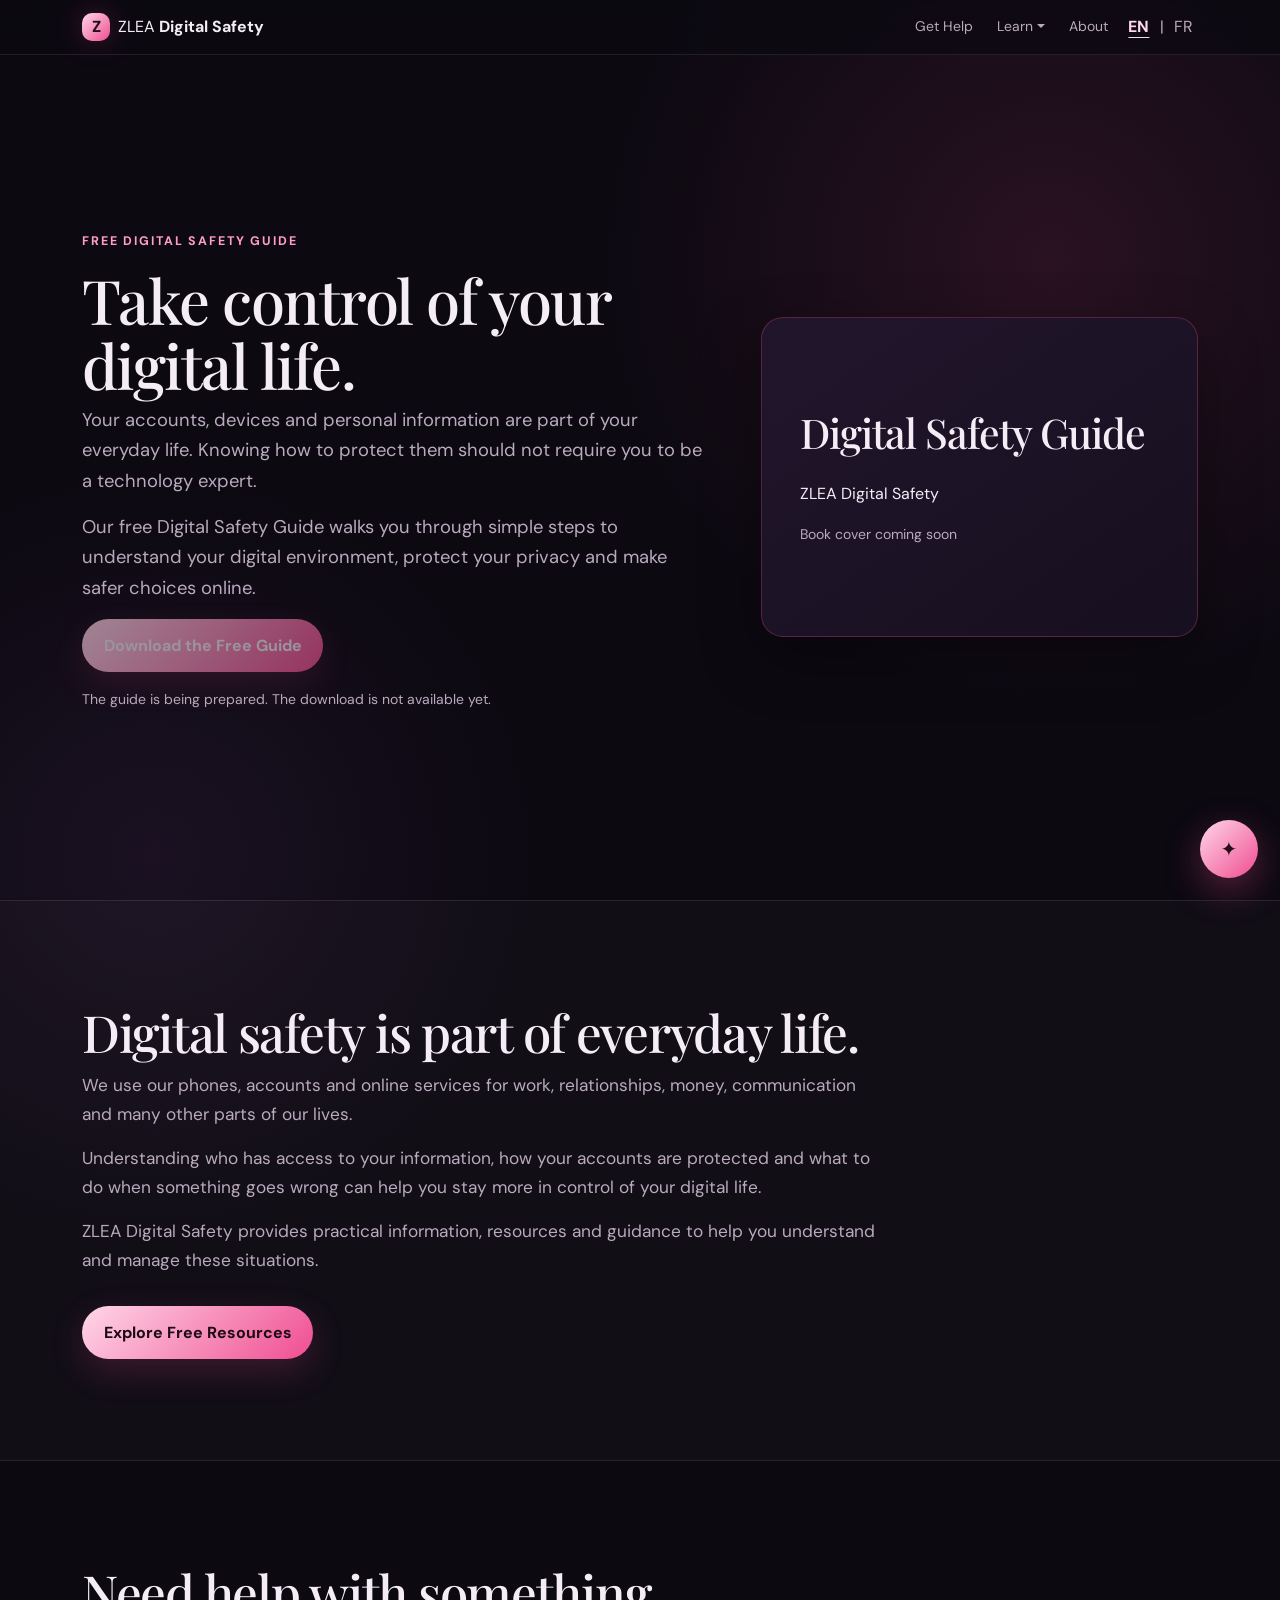
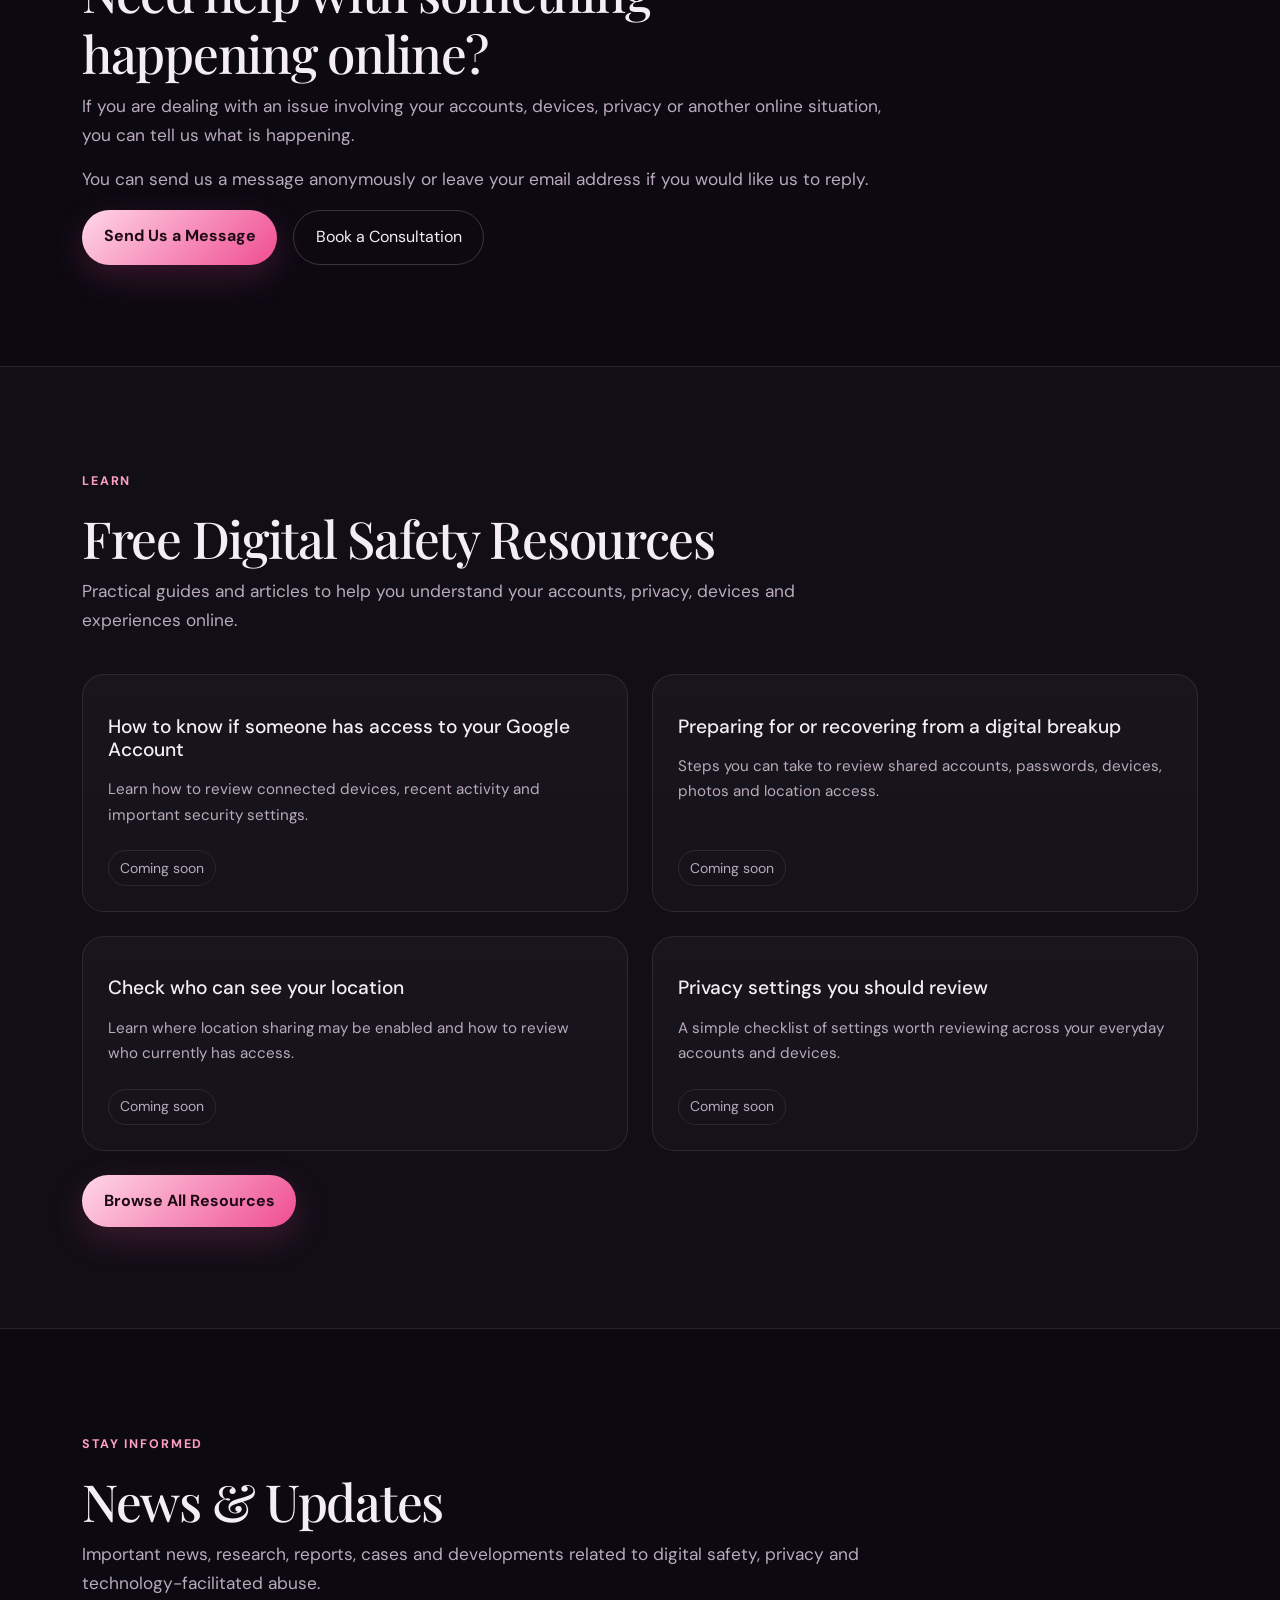
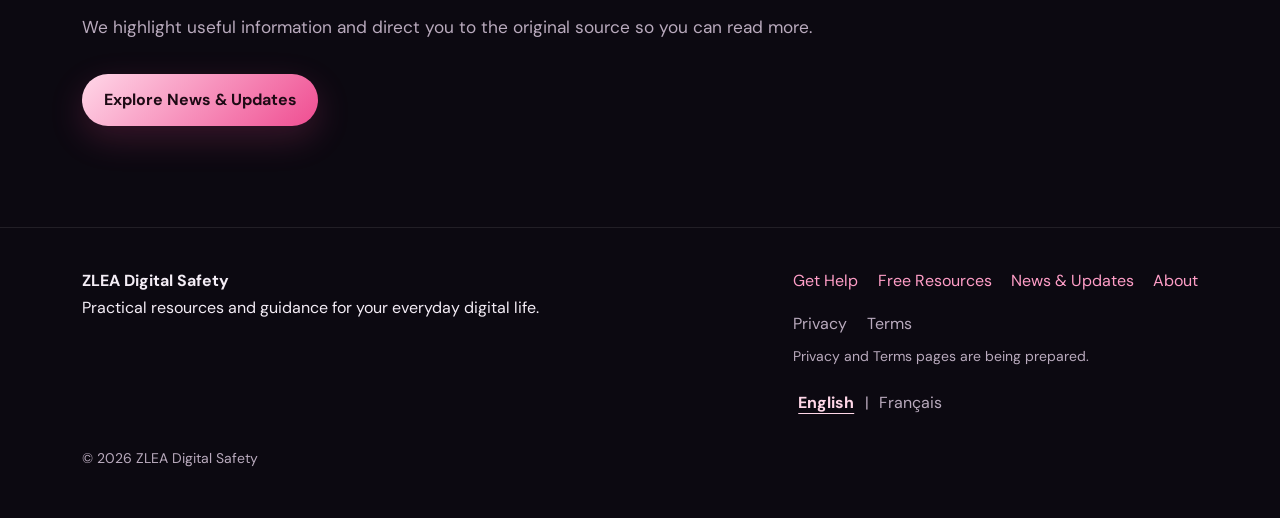
==== commit 1cb210f2: "Apply approved V1 copy across five pages and shared navigation" ====
--- a/index.html
+++ b/index.html
@@ -1,53 +1,8 @@
 <!doctype html>
-<html lang="en"><head><meta charset="utf-8"><meta name="viewport" content="width=device-width, initial-scale=1"><title>Digital Safety Guide & Get Help | ZLEA Digital Safety</title><meta name="description" content="A free digital safety guide and practical support for your accounts, devices and privacy."><link href="https://cdn.jsdelivr.net/npm/bootstrap@5.3.3/dist/css/bootstrap.min.css" rel="stylesheet"><link rel="stylesheet" href="styles.css"></head>
-<body data-page="home"><a class="skip-link" href="#main-content">Skip to content / Aller au contenu</a><header class="site-header sticky-top"><nav class="navbar navbar-expand-lg" aria-label="Main navigation"><div class="container">
-<a class="navbar-brand" href="index.html"><span class="brand-mark">Z</span><span>ZLEA <strong>Digital Safety</strong></span></a>
-<button class="navbar-toggler" type="button" data-bs-toggle="collapse" data-bs-target="#mainNav" aria-controls="mainNav" aria-expanded="false" aria-label="Menu"><span class="navbar-toggler-icon"></span></button>
-<div class="collapse navbar-collapse" id="mainNav"><ul class="navbar-nav ms-auto align-items-lg-center gap-lg-2">
-<li class="nav-item"><a data-i18n="nav_help" class="nav-link" href="index.html#help">Get Help</a></li>
-<li class="nav-item dropdown"><button data-i18n="nav_learn" class="nav-link dropdown-toggle" type="button" data-bs-toggle="dropdown" aria-expanded="false">Learn</button><ul class="dropdown-menu">
-<li><a data-i18n="nav_resources" class="dropdown-item" href="resources.html">Free Resources</a></li>
-<li><a data-i18n="nav_news" class="dropdown-item" href="news.html">News</a></li>
-</ul></li>
-<li class="nav-item"><a data-i18n="nav_about" class="nav-link" href="about.html">About</a></li>
-<li class="nav-item"><button class="lang-switch btn btn-sm" id="langSwitch" type="button" aria-label="Passer en français">FR</button></li>
-</ul></div></div></nav></header><main id="main-content"><section id="home" class="hero-section"><div class="container"><div class="row align-items-center g-5"><div class="col-lg-7">
-<span data-i18n="hero_eyebrow" class="eyebrow">FREE DIGITAL SAFETY GUIDE</span>
-<h1 data-i18n="hero_title">Take control of your digital life.</h1>
-<p data-i18n="hero_text" class="hero-copy">Your accounts, devices and personal information are part of your everyday life. Knowing how to protect them should not require you to be a technology expert. Our free Digital Safety Guide walks you through simple steps to understand your digital environment, protect your privacy and make safer choices online.</p>
-<button data-i18n="guide_download" class="btn btn-glow mt-3" type="button" disabled aria-describedby="guide-status">Download the free guide</button>
-<p data-i18n="guide_status" id="guide-status" class="availability-note mt-3">The guide is being prepared. The download is not available yet.</p>
-</div><div class="col-lg-5"><aside class="guide-panel" aria-labelledby="guide-title">
-<span data-i18n="guide_format" class="eyebrow">THE FREE E-BOOK</span>
-<h2 data-i18n="guide_title" id="guide-title">Digital Safety Guide</h2>
-<p data-i18n="guide_subtitle">Understand your digital environment. Protect what matters to you.</p>
-<div class="guide-topics"><span data-i18n="guide_accounts">Your accounts</span><span data-i18n="guide_devices">Your devices</span><span data-i18n="guide_privacy">Your privacy</span></div>
-<p class="mb-0 muted">ZLEA Digital Safety</p></aside></div></div></div></section>
-<section id="help" class="section-pad section-alt"><div class="container"><div class="section-heading">
-<span data-i18n="help_eyebrow" class="eyebrow">GET HELP</span>
-<h2 data-i18n="help_title">Tell us what is on your mind.</h2>
-<p data-i18n="help_intro">You do not need to know the technical name of the problem. Tell us what is happening, ask a question, or send us a message.</p>
-</div><div class="row g-4 mt-2"><div class="col-lg-8"><form id="help-form" class="mini-form message-form" onsubmit="return false;" autocomplete="off" aria-describedby="message-status privacy-note">
-<p data-i18n="message_status" id="message-status" class="availability-note">Message sending is not available yet. Please do not enter personal or sensitive information in this preview.</p>
-<label data-i18n="message_label" for="message">Your message</label>
-<textarea id="message" rows="7" maxlength="5000" aria-describedby="privacy-note" required></textarea>
-<div class="reply-choice"><input type="checkbox" id="replyRequested" aria-controls="replyFields"><label data-i18n="reply_label" for="replyRequested">I would like an email reply</label></div>
-<div id="replyFields" hidden><label data-i18n="email_label" for="replyEmail">An email address you can safely access</label><input id="replyEmail" type="email" maxlength="254" disabled></div>
-<p data-i18n="anonymous_note" class="small-note mt-3">You can leave out your name and email. Without an email address, we cannot reply directly. Omitting these details does not guarantee technical anonymity.</p>
-<p data-i18n="privacy_note" id="privacy-note" class="muted">Never include passwords, verification codes, recovery codes, or identifying details about other people.</p>
-<button data-i18n="send_message" class="btn btn-glow" type="submit" disabled>Send message</button>
-</form></div><div class="col-lg-4"><aside class="consultation-panel">
-<span data-i18n="consult_eyebrow" class="eyebrow">PREFER TO TALK?</span>
-<h3 data-i18n="consult_title">A virtual consultation</h3>
-<p data-i18n="consult_text" class="muted">For questions that need a longer conversation, a virtual session can offer step-by-step guidance.</p>
-<button data-i18n="consult_button" class="btn btn-outline-soft" type="button" disabled aria-describedby="booking-status">Book a consultation</button>
-<p data-i18n="booking_status" id="booking-status" class="availability-note mt-3">Booking is not open yet.</p>
-</aside><p data-i18n="help_limits" class="small-note mt-4">This is not an emergency service. If you are in immediate danger, contact local emergency services when it is safe to do so.</p></div></div></div></section>
-<section class="newsletter-section"><div class="container"><div class="newsletter-box"><div>
-<span data-i18n="newsletter_eyebrow" class="eyebrow">STAY INFORMED</span>
-<h2 data-i18n="newsletter_title" class="h3">Practical digital safety, in your inbox.</h2>
-<p data-i18n="newsletter_text" class="muted">Guides, useful links, and updates. No account required.</p>
-</div><div><p data-i18n="newsletter_status" class="availability-note">Newsletter sign-up will open soon.</p><button data-i18n="newsletter_button" class="btn btn-glow" type="button" disabled>Subscribe</button></div></div></div></section></main><footer class="site-footer"><div class="container d-flex flex-wrap justify-content-between gap-3"><div><strong>ZLEA Digital Safety</strong><p data-i18n="footer_tagline" class="muted mb-0">Practical support for your digital life.</p></div><div class="footer-links"><a href="about.html" data-i18n="nav_about">About</a><a href="index.html#help" data-i18n="nav_help">Get Help</a></div></div></footer>  <button id="chatToggle" class="chat-toggle" type="button" aria-label="Open digital safety assistant">✦</button>
+<html lang="en"><head><meta charset="utf-8"><meta name="viewport" content="width=device-width, initial-scale=1"><title>Home | ZLEA Digital Safety</title><meta name="description" content="Practical resources and guidance for your everyday digital life."><link href="https://cdn.jsdelivr.net/npm/bootstrap@5.3.3/dist/css/bootstrap.min.css" rel="stylesheet"><link rel="stylesheet" href="styles.css"></head><body data-page="home"><a class="skip-link" href="#main-content">Skip to content / Aller au contenu</a><header class="site-header sticky-top"><nav class="navbar navbar-expand-lg" aria-label="Main navigation"><div class="container"><a class="navbar-brand" href="index.html"><span class="brand-mark">Z</span><span>ZLEA <strong>Digital Safety</strong></span></a><button class="navbar-toggler" type="button" data-bs-toggle="collapse" data-bs-target="#mainNav" aria-controls="mainNav" aria-expanded="false" aria-label="Menu"><span class="navbar-toggler-icon"></span></button><div class="collapse navbar-collapse" id="mainNav"><ul class="navbar-nav ms-auto align-items-lg-center gap-lg-2">
+<li class="nav-item"><a data-i18n="nav_help" class="nav-link" href="get-help.html">Get Help</a></li>
+<li class="nav-item dropdown"><button data-i18n="nav_learn" class="nav-link dropdown-toggle" type="button" data-bs-toggle="dropdown" aria-expanded="false">Learn</button><ul class="dropdown-menu"><li><a data-i18n="nav_resources" class="dropdown-item" href="resources.html">Free Resources</a></li><li><a data-i18n="nav_news" class="dropdown-item" href="news.html">News &amp; Updates</a></li></ul></li>
+<li class="nav-item"><a data-i18n="nav_about" class="nav-link" href="about.html">About</a></li><li class="nav-item"><div class="language-choice" role="group" aria-label="Language / Langue"><button type="button" data-language="en" lang="en" aria-pressed="true">EN</button><span aria-hidden="true">|</span><button type="button" data-language="fr" lang="fr" aria-pressed="false">FR</button></div></li></ul></div></div></nav></header><main id="main-content"><section id="home" class="hero-section"><div class="container"><div class="row align-items-center g-5"><div class="col-lg-7"><span data-i18n="hero_eyebrow" class="eyebrow">FREE DIGITAL SAFETY GUIDE</span><h1 data-i18n="hero_title" >Take control of your digital life.</h1><div class="hero-copy"><p data-i18n="hero_text_1" >Your accounts, devices and personal information are part of your everyday life. Knowing how to protect them should not require you to be a technology expert.</p><p data-i18n="hero_text_2" >Our free Digital Safety Guide walks you through simple steps to understand your digital environment, protect your privacy and make safer choices online.</p></div><button data-i18n="guide_download" type="button" class="btn btn-glow" disabled aria-describedby="guide-status">Download the Free Guide</button><p data-i18n="guide_status" id="guide-status" class="availability-note mt-3">The guide is being prepared. The download is not available yet.</p></div><div class="col-lg-5"><aside class="guide-panel" aria-labelledby="guide-title"><h2 data-i18n="guide_title" id="guide-title">Digital Safety Guide</h2><p>ZLEA Digital Safety</p><p data-i18n="cover_status" class="availability-note">Book cover coming soon</p></aside></div></div></div></section><section class="section-pad section-alt"><div class="container"><div class="section-heading"><h2 data-i18n="intro_title" >Digital safety is part of everyday life.</h2><p data-i18n="intro_1" >We use our phones, accounts and online services for work, relationships, money, communication and many other parts of our lives.</p><p data-i18n="intro_2" >Understanding who has access to your information, how your accounts are protected and what to do when something goes wrong can help you stay more in control of your digital life.</p><p data-i18n="intro_3" >ZLEA Digital Safety provides practical information, resources and guidance to help you understand and manage these situations.</p><a data-i18n="explore_resources" class="btn btn-glow" href="resources.html">Explore Free Resources</a></div></div></section><section class="section-pad" id="help"><div class="container"><div class="section-heading"><h2 data-i18n="home_help_title" >Need help with something happening online?</h2><p data-i18n="home_help_text" >If you are dealing with an issue involving your accounts, devices, privacy or another online situation, you can tell us what is happening.</p><p data-i18n="home_help_contact" >You can send us a message anonymously or leave your email address if you would like us to reply.</p><div class="d-flex flex-wrap gap-3"><a data-i18n="send_us" class="btn btn-glow" href="get-help.html#help-form">Send Us a Message</a><a data-i18n="consult_button" class="btn btn-outline-soft" href="get-help.html#consultation">Book a Consultation</a></div></div></div></section><section class="section-pad section-alt"><div class="container"><div class="section-heading"><span data-i18n="learn_label" class="eyebrow">LEARN</span><h2 data-i18n="resources_title" >Free Digital Safety Resources</h2><p data-i18n="home_resources_text" >Practical guides and articles to help you understand your accounts, privacy, devices and experiences online.</p></div><div class="row g-4 mt-3"><div class="col-md-6"><article class="resource-card h-100"><h3 data-i18n="home_account" >How to know if someone has access to your Google Account</h3><p data-i18n="home_account_text" >Learn how to review connected devices, recent activity and important security settings.</p><span class="status-chip" data-i18n="coming_soon">Coming soon</span></article></div><div class="col-md-6"><article class="resource-card h-100"><h3 data-i18n="home_breakup" >Preparing for or recovering from a digital breakup</h3><p data-i18n="home_breakup_text" >Steps you can take to review shared accounts, passwords, devices, photos and location access.</p><span class="status-chip" data-i18n="coming_soon">Coming soon</span></article></div><div class="col-md-6"><article class="resource-card h-100"><h3 data-i18n="home_location" >Check who can see your location</h3><p data-i18n="home_location_text" >Learn where location sharing may be enabled and how to review who currently has access.</p><span class="status-chip" data-i18n="coming_soon">Coming soon</span></article></div><div class="col-md-6"><article class="resource-card h-100"><h3 data-i18n="home_settings" >Privacy settings you should review</h3><p data-i18n="home_settings_text" >A simple checklist of settings worth reviewing across your everyday accounts and devices.</p><span class="status-chip" data-i18n="coming_soon">Coming soon</span></article></div></div><div class="mt-4"><a data-i18n="browse_resources" class="btn btn-glow" href="resources.html">Browse All Resources</a></div></div></section><section class="section-pad"><div class="container"><div class="section-heading"><span data-i18n="stay_informed" class="eyebrow">STAY INFORMED</span><h2 data-i18n="news_title" >News &amp; Updates</h2><p data-i18n="home_news_1" >Important news, research, reports, cases and developments related to digital safety, privacy and technology-facilitated abuse.</p><p data-i18n="home_news_2" >We highlight useful information and direct you to the original source so you can read more.</p><a data-i18n="explore_news" class="btn btn-glow" href="news.html">Explore News &amp; Updates</a></div></div></section></main><footer class="site-footer"><div class="container"><div class="d-flex flex-wrap justify-content-between gap-4"><div><strong>ZLEA Digital Safety</strong><p data-i18n="footer_tagline" >Practical resources and guidance for your everyday digital life.</p></div><div><div class="footer-links"><a data-i18n="nav_help" href="get-help.html">Get Help</a><a data-i18n="nav_resources" href="resources.html">Free Resources</a><a data-i18n="nav_news" href="news.html">News &amp; Updates</a><a data-i18n="nav_about" href="about.html">About</a></div><div class="footer-links mt-3"><button data-i18n="privacy_link" type="button" class="legal-pending" disabled aria-describedby="legal-status">Privacy</button><button data-i18n="terms_link" type="button" class="legal-pending" disabled aria-describedby="legal-status">Terms</button></div><p data-i18n="legal_status" id="legal-status" class="availability-note mt-2">Privacy and Terms pages are being prepared.</p><div class="language-choice" role="group" aria-label="Language / Langue"><button type="button" data-language="en" lang="en" aria-pressed="true">English</button><span aria-hidden="true">|</span><button type="button" data-language="fr" lang="fr" aria-pressed="false">Français</button></div></div></div><p class="availability-note mt-4 mb-0">© 2026 ZLEA Digital Safety</p></div></footer>  <button id="chatToggle" class="chat-toggle" type="button" aria-label="Open digital safety assistant">✦</button>
 
   <aside id="chatPanel" class="chat-panel" aria-hidden="true">
     <div class="chat-header">
--- a/styles.css
+++ b/styles.css
@@ -319,3 +319,19 @@
   html { scroll-behavior: auto; }
   *, *::before, *::after { transition: none !important; }
 }
+
+/* Approved V1 content structure. */
+.language-choice { display: flex; flex-wrap: wrap; align-items: center; gap: .35rem; color: var(--muted); }
+.language-choice button { padding: .4rem .3rem; border: 0; background: transparent; color: var(--muted); }
+.language-choice button[aria-pressed="true"] { color: var(--pink-pale); font-weight: 700; text-decoration: underline; text-underline-offset: .3rem; }
+.language-choice button:hover { color: var(--text); }
+.legal-pending { background: none; padding: 0; border: 0; color: var(--muted); cursor: not-allowed; }
+.resource-categories { display: flex; flex-wrap: wrap; gap: .6rem; list-style: none; padding: 0; margin: 2rem 0; }
+body:not([data-page="home"]) main h1 { font-size: clamp(2.5rem, 5vw, 4.5rem); line-height: 1.1; margin-bottom: 1.5rem; }
+.resource-card h2, .resource-card h3 { font-size: 1.2rem; }
+.resource-card { display: flex; flex-direction: column; align-items: flex-start; gap: .4rem; }
+.resource-card p { flex: 1; }
+.guide-panel { min-height: 320px; display: flex; flex-direction: column; justify-content: center; }
+#consultation h2 { font-size: 1.8rem; }
+#help-form, #consultation { scroll-margin-top: 1rem; }
+.section-heading > .btn, .section-heading > .d-flex { margin-top: 1rem; }
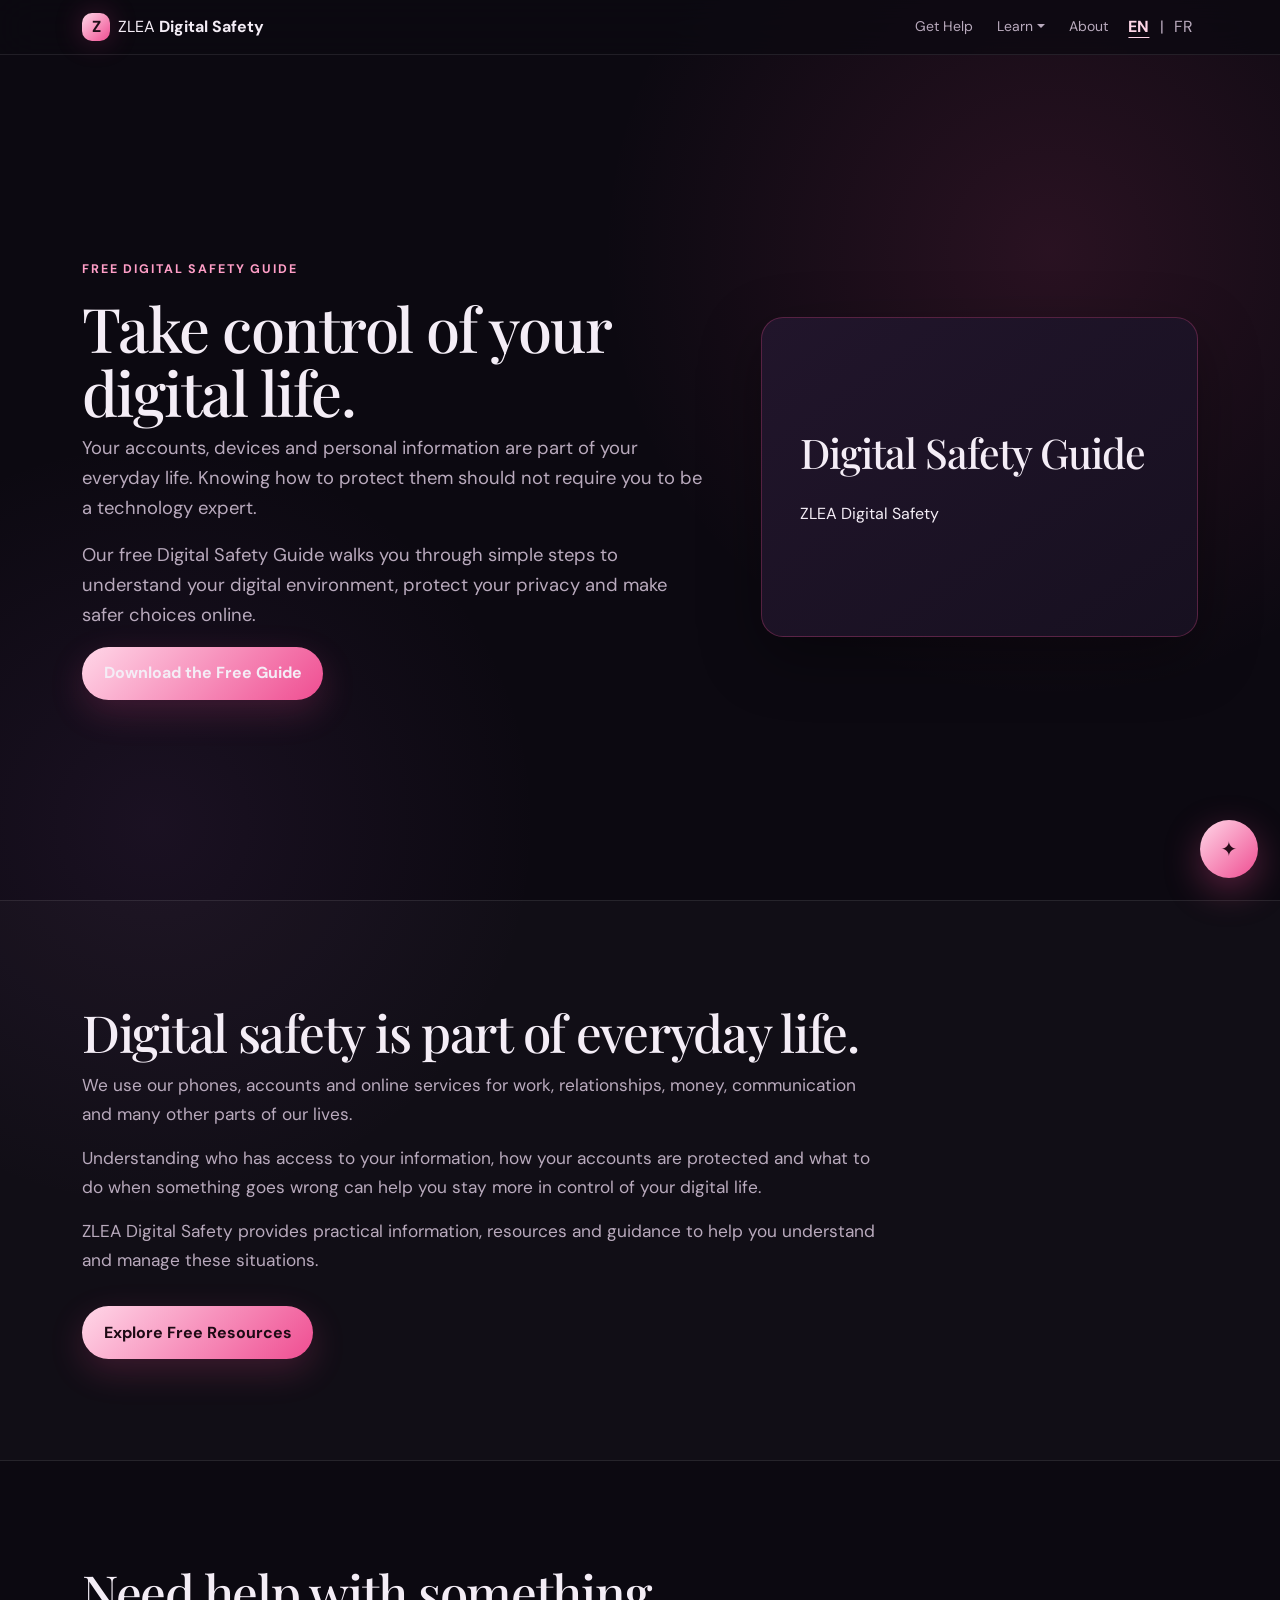
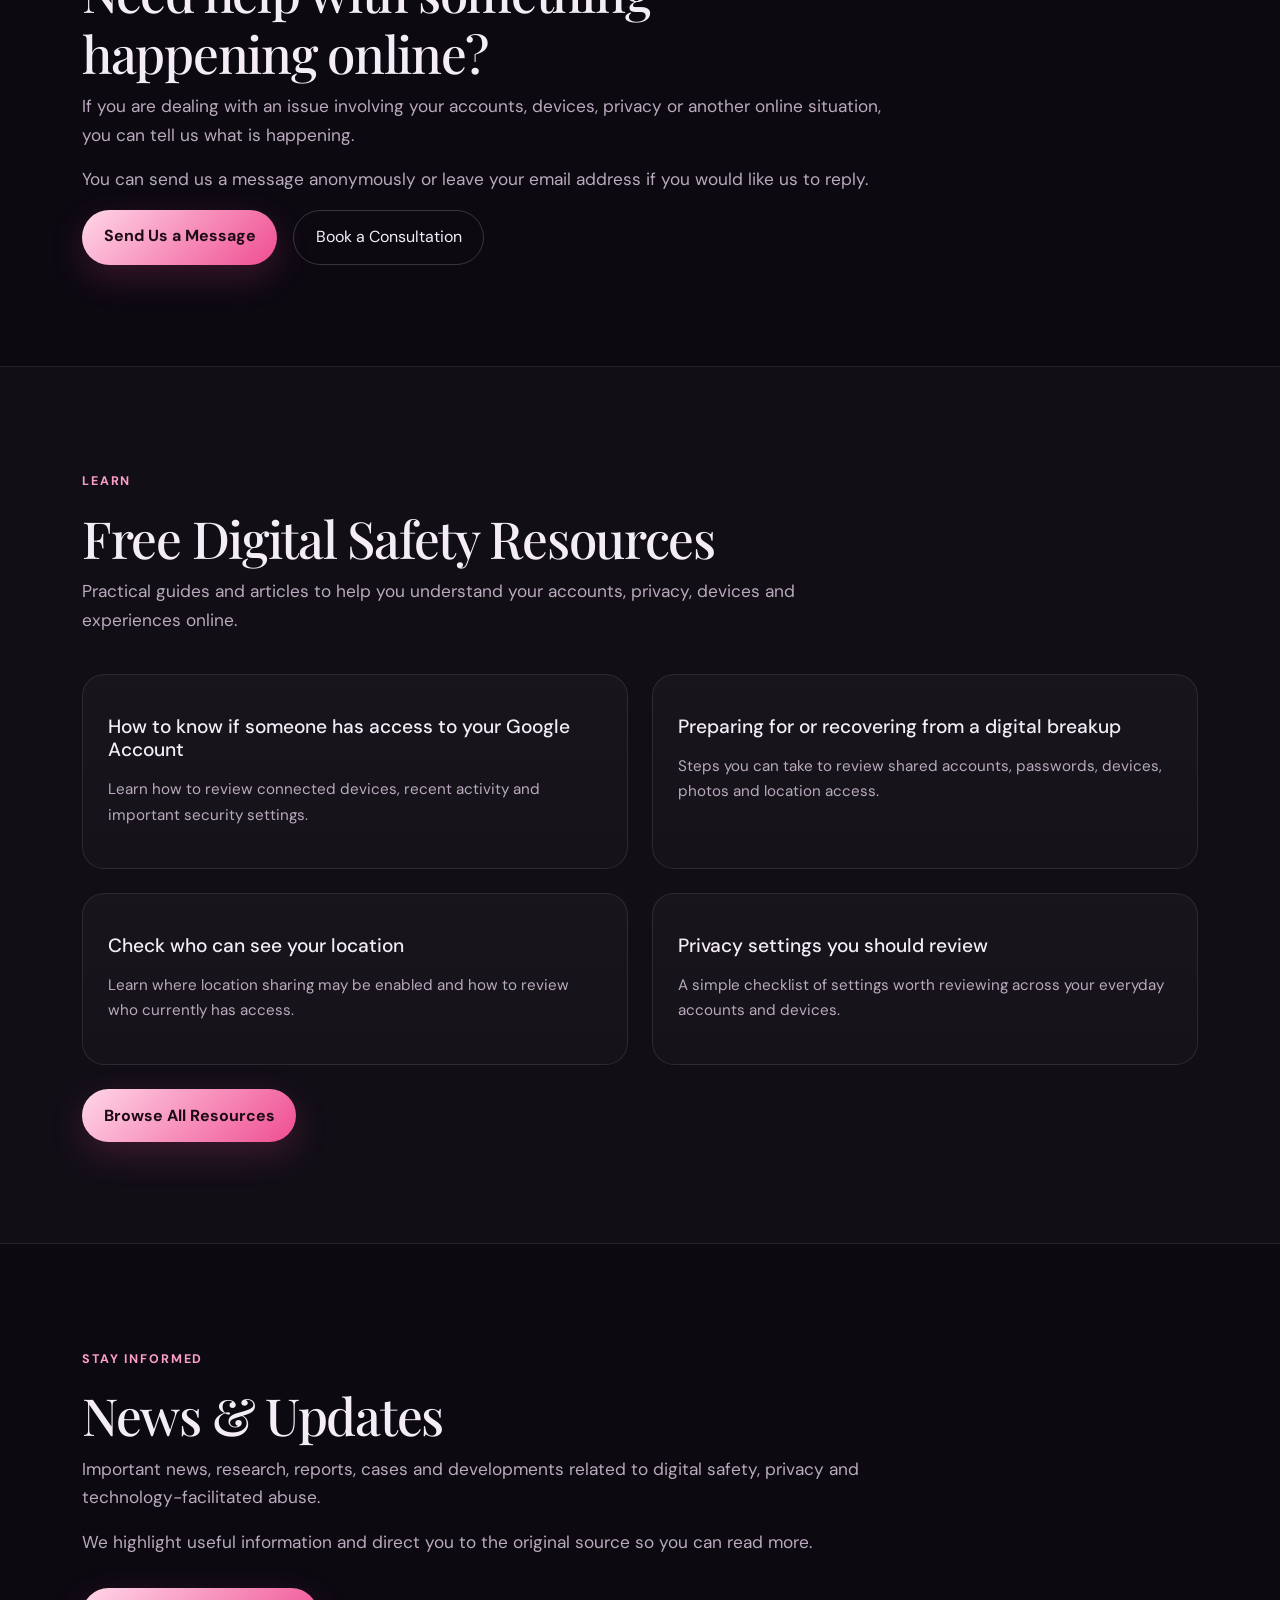
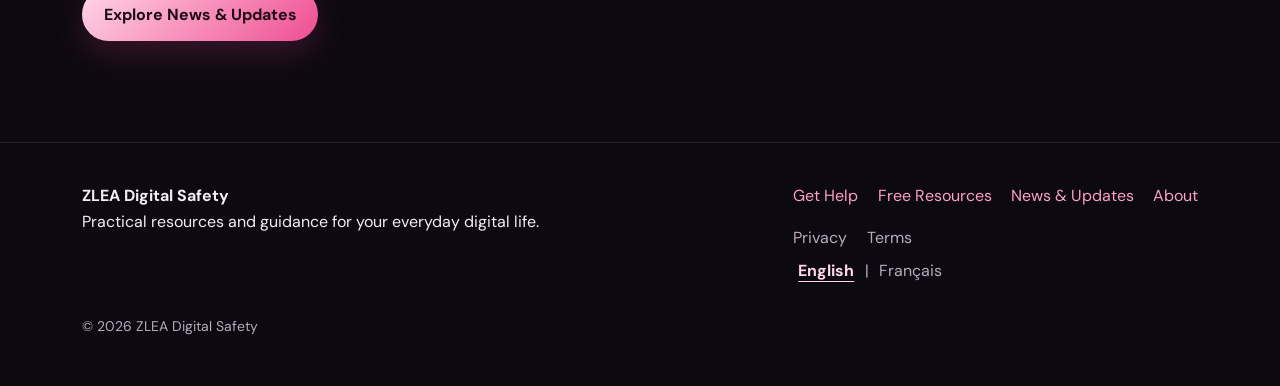
==== commit 0cb511c8: "Remove development notices from visual prototype; defer integrations" ====
--- a/index.html
+++ b/index.html
@@ -2,7 +2,7 @@
 <html lang="en"><head><meta charset="utf-8"><meta name="viewport" content="width=device-width, initial-scale=1"><title>Home | ZLEA Digital Safety</title><meta name="description" content="Practical resources and guidance for your everyday digital life."><link href="https://cdn.jsdelivr.net/npm/bootstrap@5.3.3/dist/css/bootstrap.min.css" rel="stylesheet"><link rel="stylesheet" href="styles.css"></head><body data-page="home"><a class="skip-link" href="#main-content">Skip to content / Aller au contenu</a><header class="site-header sticky-top"><nav class="navbar navbar-expand-lg" aria-label="Main navigation"><div class="container"><a class="navbar-brand" href="index.html"><span class="brand-mark">Z</span><span>ZLEA <strong>Digital Safety</strong></span></a><button class="navbar-toggler" type="button" data-bs-toggle="collapse" data-bs-target="#mainNav" aria-controls="mainNav" aria-expanded="false" aria-label="Menu"><span class="navbar-toggler-icon"></span></button><div class="collapse navbar-collapse" id="mainNav"><ul class="navbar-nav ms-auto align-items-lg-center gap-lg-2">
 <li class="nav-item"><a data-i18n="nav_help" class="nav-link" href="get-help.html">Get Help</a></li>
 <li class="nav-item dropdown"><button data-i18n="nav_learn" class="nav-link dropdown-toggle" type="button" data-bs-toggle="dropdown" aria-expanded="false">Learn</button><ul class="dropdown-menu"><li><a data-i18n="nav_resources" class="dropdown-item" href="resources.html">Free Resources</a></li><li><a data-i18n="nav_news" class="dropdown-item" href="news.html">News &amp; Updates</a></li></ul></li>
-<li class="nav-item"><a data-i18n="nav_about" class="nav-link" href="about.html">About</a></li><li class="nav-item"><div class="language-choice" role="group" aria-label="Language / Langue"><button type="button" data-language="en" lang="en" aria-pressed="true">EN</button><span aria-hidden="true">|</span><button type="button" data-language="fr" lang="fr" aria-pressed="false">FR</button></div></li></ul></div></div></nav></header><main id="main-content"><section id="home" class="hero-section"><div class="container"><div class="row align-items-center g-5"><div class="col-lg-7"><span data-i18n="hero_eyebrow" class="eyebrow">FREE DIGITAL SAFETY GUIDE</span><h1 data-i18n="hero_title" >Take control of your digital life.</h1><div class="hero-copy"><p data-i18n="hero_text_1" >Your accounts, devices and personal information are part of your everyday life. Knowing how to protect them should not require you to be a technology expert.</p><p data-i18n="hero_text_2" >Our free Digital Safety Guide walks you through simple steps to understand your digital environment, protect your privacy and make safer choices online.</p></div><button data-i18n="guide_download" type="button" class="btn btn-glow" disabled aria-describedby="guide-status">Download the Free Guide</button><p data-i18n="guide_status" id="guide-status" class="availability-note mt-3">The guide is being prepared. The download is not available yet.</p></div><div class="col-lg-5"><aside class="guide-panel" aria-labelledby="guide-title"><h2 data-i18n="guide_title" id="guide-title">Digital Safety Guide</h2><p>ZLEA Digital Safety</p><p data-i18n="cover_status" class="availability-note">Book cover coming soon</p></aside></div></div></div></section><section class="section-pad section-alt"><div class="container"><div class="section-heading"><h2 data-i18n="intro_title" >Digital safety is part of everyday life.</h2><p data-i18n="intro_1" >We use our phones, accounts and online services for work, relationships, money, communication and many other parts of our lives.</p><p data-i18n="intro_2" >Understanding who has access to your information, how your accounts are protected and what to do when something goes wrong can help you stay more in control of your digital life.</p><p data-i18n="intro_3" >ZLEA Digital Safety provides practical information, resources and guidance to help you understand and manage these situations.</p><a data-i18n="explore_resources" class="btn btn-glow" href="resources.html">Explore Free Resources</a></div></div></section><section class="section-pad" id="help"><div class="container"><div class="section-heading"><h2 data-i18n="home_help_title" >Need help with something happening online?</h2><p data-i18n="home_help_text" >If you are dealing with an issue involving your accounts, devices, privacy or another online situation, you can tell us what is happening.</p><p data-i18n="home_help_contact" >You can send us a message anonymously or leave your email address if you would like us to reply.</p><div class="d-flex flex-wrap gap-3"><a data-i18n="send_us" class="btn btn-glow" href="get-help.html#help-form">Send Us a Message</a><a data-i18n="consult_button" class="btn btn-outline-soft" href="get-help.html#consultation">Book a Consultation</a></div></div></div></section><section class="section-pad section-alt"><div class="container"><div class="section-heading"><span data-i18n="learn_label" class="eyebrow">LEARN</span><h2 data-i18n="resources_title" >Free Digital Safety Resources</h2><p data-i18n="home_resources_text" >Practical guides and articles to help you understand your accounts, privacy, devices and experiences online.</p></div><div class="row g-4 mt-3"><div class="col-md-6"><article class="resource-card h-100"><h3 data-i18n="home_account" >How to know if someone has access to your Google Account</h3><p data-i18n="home_account_text" >Learn how to review connected devices, recent activity and important security settings.</p><span class="status-chip" data-i18n="coming_soon">Coming soon</span></article></div><div class="col-md-6"><article class="resource-card h-100"><h3 data-i18n="home_breakup" >Preparing for or recovering from a digital breakup</h3><p data-i18n="home_breakup_text" >Steps you can take to review shared accounts, passwords, devices, photos and location access.</p><span class="status-chip" data-i18n="coming_soon">Coming soon</span></article></div><div class="col-md-6"><article class="resource-card h-100"><h3 data-i18n="home_location" >Check who can see your location</h3><p data-i18n="home_location_text" >Learn where location sharing may be enabled and how to review who currently has access.</p><span class="status-chip" data-i18n="coming_soon">Coming soon</span></article></div><div class="col-md-6"><article class="resource-card h-100"><h3 data-i18n="home_settings" >Privacy settings you should review</h3><p data-i18n="home_settings_text" >A simple checklist of settings worth reviewing across your everyday accounts and devices.</p><span class="status-chip" data-i18n="coming_soon">Coming soon</span></article></div></div><div class="mt-4"><a data-i18n="browse_resources" class="btn btn-glow" href="resources.html">Browse All Resources</a></div></div></section><section class="section-pad"><div class="container"><div class="section-heading"><span data-i18n="stay_informed" class="eyebrow">STAY INFORMED</span><h2 data-i18n="news_title" >News &amp; Updates</h2><p data-i18n="home_news_1" >Important news, research, reports, cases and developments related to digital safety, privacy and technology-facilitated abuse.</p><p data-i18n="home_news_2" >We highlight useful information and direct you to the original source so you can read more.</p><a data-i18n="explore_news" class="btn btn-glow" href="news.html">Explore News &amp; Updates</a></div></div></section></main><footer class="site-footer"><div class="container"><div class="d-flex flex-wrap justify-content-between gap-4"><div><strong>ZLEA Digital Safety</strong><p data-i18n="footer_tagline" >Practical resources and guidance for your everyday digital life.</p></div><div><div class="footer-links"><a data-i18n="nav_help" href="get-help.html">Get Help</a><a data-i18n="nav_resources" href="resources.html">Free Resources</a><a data-i18n="nav_news" href="news.html">News &amp; Updates</a><a data-i18n="nav_about" href="about.html">About</a></div><div class="footer-links mt-3"><button data-i18n="privacy_link" type="button" class="legal-pending" disabled aria-describedby="legal-status">Privacy</button><button data-i18n="terms_link" type="button" class="legal-pending" disabled aria-describedby="legal-status">Terms</button></div><p data-i18n="legal_status" id="legal-status" class="availability-note mt-2">Privacy and Terms pages are being prepared.</p><div class="language-choice" role="group" aria-label="Language / Langue"><button type="button" data-language="en" lang="en" aria-pressed="true">English</button><span aria-hidden="true">|</span><button type="button" data-language="fr" lang="fr" aria-pressed="false">Français</button></div></div></div><p class="availability-note mt-4 mb-0">© 2026 ZLEA Digital Safety</p></div></footer>  <button id="chatToggle" class="chat-toggle" type="button" aria-label="Open digital safety assistant">✦</button>
+<li class="nav-item"><a data-i18n="nav_about" class="nav-link" href="about.html">About</a></li><li class="nav-item"><div class="language-choice" role="group" aria-label="Language / Langue"><button type="button" data-language="en" lang="en" aria-pressed="true">EN</button><span aria-hidden="true">|</span><button type="button" data-language="fr" lang="fr" aria-pressed="false">FR</button></div></li></ul></div></div></nav></header><main id="main-content"><section id="home" class="hero-section"><div class="container"><div class="row align-items-center g-5"><div class="col-lg-7"><span data-i18n="hero_eyebrow" class="eyebrow">FREE DIGITAL SAFETY GUIDE</span><h1 data-i18n="hero_title" >Take control of your digital life.</h1><div class="hero-copy"><p data-i18n="hero_text_1" >Your accounts, devices and personal information are part of your everyday life. Knowing how to protect them should not require you to be a technology expert.</p><p data-i18n="hero_text_2" >Our free Digital Safety Guide walks you through simple steps to understand your digital environment, protect your privacy and make safer choices online.</p></div><button data-i18n="guide_download" type="button" class="btn btn-glow" disabled>Download the Free Guide</button></div><div class="col-lg-5"><aside class="guide-panel" aria-labelledby="guide-title"><h2 data-i18n="guide_title" id="guide-title">Digital Safety Guide</h2><p>ZLEA Digital Safety</p></aside></div></div></div></section><section class="section-pad section-alt"><div class="container"><div class="section-heading"><h2 data-i18n="intro_title" >Digital safety is part of everyday life.</h2><p data-i18n="intro_1" >We use our phones, accounts and online services for work, relationships, money, communication and many other parts of our lives.</p><p data-i18n="intro_2" >Understanding who has access to your information, how your accounts are protected and what to do when something goes wrong can help you stay more in control of your digital life.</p><p data-i18n="intro_3" >ZLEA Digital Safety provides practical information, resources and guidance to help you understand and manage these situations.</p><a data-i18n="explore_resources" class="btn btn-glow" href="resources.html">Explore Free Resources</a></div></div></section><section class="section-pad" id="help"><div class="container"><div class="section-heading"><h2 data-i18n="home_help_title" >Need help with something happening online?</h2><p data-i18n="home_help_text" >If you are dealing with an issue involving your accounts, devices, privacy or another online situation, you can tell us what is happening.</p><p data-i18n="home_help_contact" >You can send us a message anonymously or leave your email address if you would like us to reply.</p><div class="d-flex flex-wrap gap-3"><a data-i18n="send_us" class="btn btn-glow" href="get-help.html#help-form">Send Us a Message</a><a data-i18n="consult_button" class="btn btn-outline-soft" href="get-help.html#consultation">Book a Consultation</a></div></div></div></section><section class="section-pad section-alt"><div class="container"><div class="section-heading"><span data-i18n="learn_label" class="eyebrow">LEARN</span><h2 data-i18n="resources_title" >Free Digital Safety Resources</h2><p data-i18n="home_resources_text" >Practical guides and articles to help you understand your accounts, privacy, devices and experiences online.</p></div><div class="row g-4 mt-3"><div class="col-md-6"><article class="resource-card h-100"><h3 data-i18n="home_account" >How to know if someone has access to your Google Account</h3><p data-i18n="home_account_text" >Learn how to review connected devices, recent activity and important security settings.</p></article></div><div class="col-md-6"><article class="resource-card h-100"><h3 data-i18n="home_breakup" >Preparing for or recovering from a digital breakup</h3><p data-i18n="home_breakup_text" >Steps you can take to review shared accounts, passwords, devices, photos and location access.</p></article></div><div class="col-md-6"><article class="resource-card h-100"><h3 data-i18n="home_location" >Check who can see your location</h3><p data-i18n="home_location_text" >Learn where location sharing may be enabled and how to review who currently has access.</p></article></div><div class="col-md-6"><article class="resource-card h-100"><h3 data-i18n="home_settings" >Privacy settings you should review</h3><p data-i18n="home_settings_text" >A simple checklist of settings worth reviewing across your everyday accounts and devices.</p></article></div></div><div class="mt-4"><a data-i18n="browse_resources" class="btn btn-glow" href="resources.html">Browse All Resources</a></div></div></section><section class="section-pad"><div class="container"><div class="section-heading"><span data-i18n="stay_informed" class="eyebrow">STAY INFORMED</span><h2 data-i18n="news_title" >News &amp; Updates</h2><p data-i18n="home_news_1" >Important news, research, reports, cases and developments related to digital safety, privacy and technology-facilitated abuse.</p><p data-i18n="home_news_2" >We highlight useful information and direct you to the original source so you can read more.</p><a data-i18n="explore_news" class="btn btn-glow" href="news.html">Explore News &amp; Updates</a></div></div></section></main><footer class="site-footer"><div class="container"><div class="d-flex flex-wrap justify-content-between gap-4"><div><strong>ZLEA Digital Safety</strong><p data-i18n="footer_tagline" >Practical resources and guidance for your everyday digital life.</p></div><div><div class="footer-links"><a data-i18n="nav_help" href="get-help.html">Get Help</a><a data-i18n="nav_resources" href="resources.html">Free Resources</a><a data-i18n="nav_news" href="news.html">News &amp; Updates</a><a data-i18n="nav_about" href="about.html">About</a></div><div class="footer-links mt-3"><button data-i18n="privacy_link" type="button" class="legal-pending" disabled>Privacy</button><button data-i18n="terms_link" type="button" class="legal-pending" disabled>Terms</button></div><div class="language-choice" role="group" aria-label="Language / Langue"><button type="button" data-language="en" lang="en" aria-pressed="true">English</button><span aria-hidden="true">|</span><button type="button" data-language="fr" lang="fr" aria-pressed="false">Français</button></div></div></div><p class="availability-note mt-4 mb-0">© 2026 ZLEA Digital Safety</p></div></footer>  <button id="chatToggle" class="chat-toggle" type="button" aria-label="Open digital safety assistant">✦</button>
 
   <aside id="chatPanel" class="chat-panel" aria-hidden="true">
     <div class="chat-header">
--- a/styles.css
+++ b/styles.css
@@ -283,7 +283,7 @@
 .navbar .dropdown-item:hover, .navbar .dropdown-item:focus, .navbar .dropdown-item.active { background: var(--surface-2); color: var(--pink-pale); }
 .navbar .nav-link.active { color: var(--pink-pale); }
 .navbar button.nav-link { border: 0; background: none; }
-.btn:disabled { opacity: .6; cursor: not-allowed; }
+.btn:disabled { opacity: 1; cursor: default; }
 .guide-panel { padding: clamp(1.5rem, 3vw, 3rem); background: linear-gradient(145deg, var(--surface-2), var(--surface)); border: 1px solid rgba(239,77,145,.28); border-radius: var(--radius); box-shadow: var(--shadow); }
 .guide-panel h2 { font-size: clamp(2.1rem, 3.2vw, 3.2rem); margin: 1rem 0 1.5rem; }
 .guide-topics { display: grid; gap: .75rem; border-block: 1px solid var(--border); padding: 1.5rem 0; margin: 1.5rem 0; color: var(--pink-pale); }
@@ -325,7 +325,7 @@
 .language-choice button { padding: .4rem .3rem; border: 0; background: transparent; color: var(--muted); }
 .language-choice button[aria-pressed="true"] { color: var(--pink-pale); font-weight: 700; text-decoration: underline; text-underline-offset: .3rem; }
 .language-choice button:hover { color: var(--text); }
-.legal-pending { background: none; padding: 0; border: 0; color: var(--muted); cursor: not-allowed; }
+.legal-pending { background: none; padding: 0; border: 0; color: var(--muted); cursor: default; }
 .resource-categories { display: flex; flex-wrap: wrap; gap: .6rem; list-style: none; padding: 0; margin: 2rem 0; }
 body:not([data-page="home"]) main h1 { font-size: clamp(2.5rem, 5vw, 4.5rem); line-height: 1.1; margin-bottom: 1.5rem; }
 .resource-card h2, .resource-card h3 { font-size: 1.2rem; }
